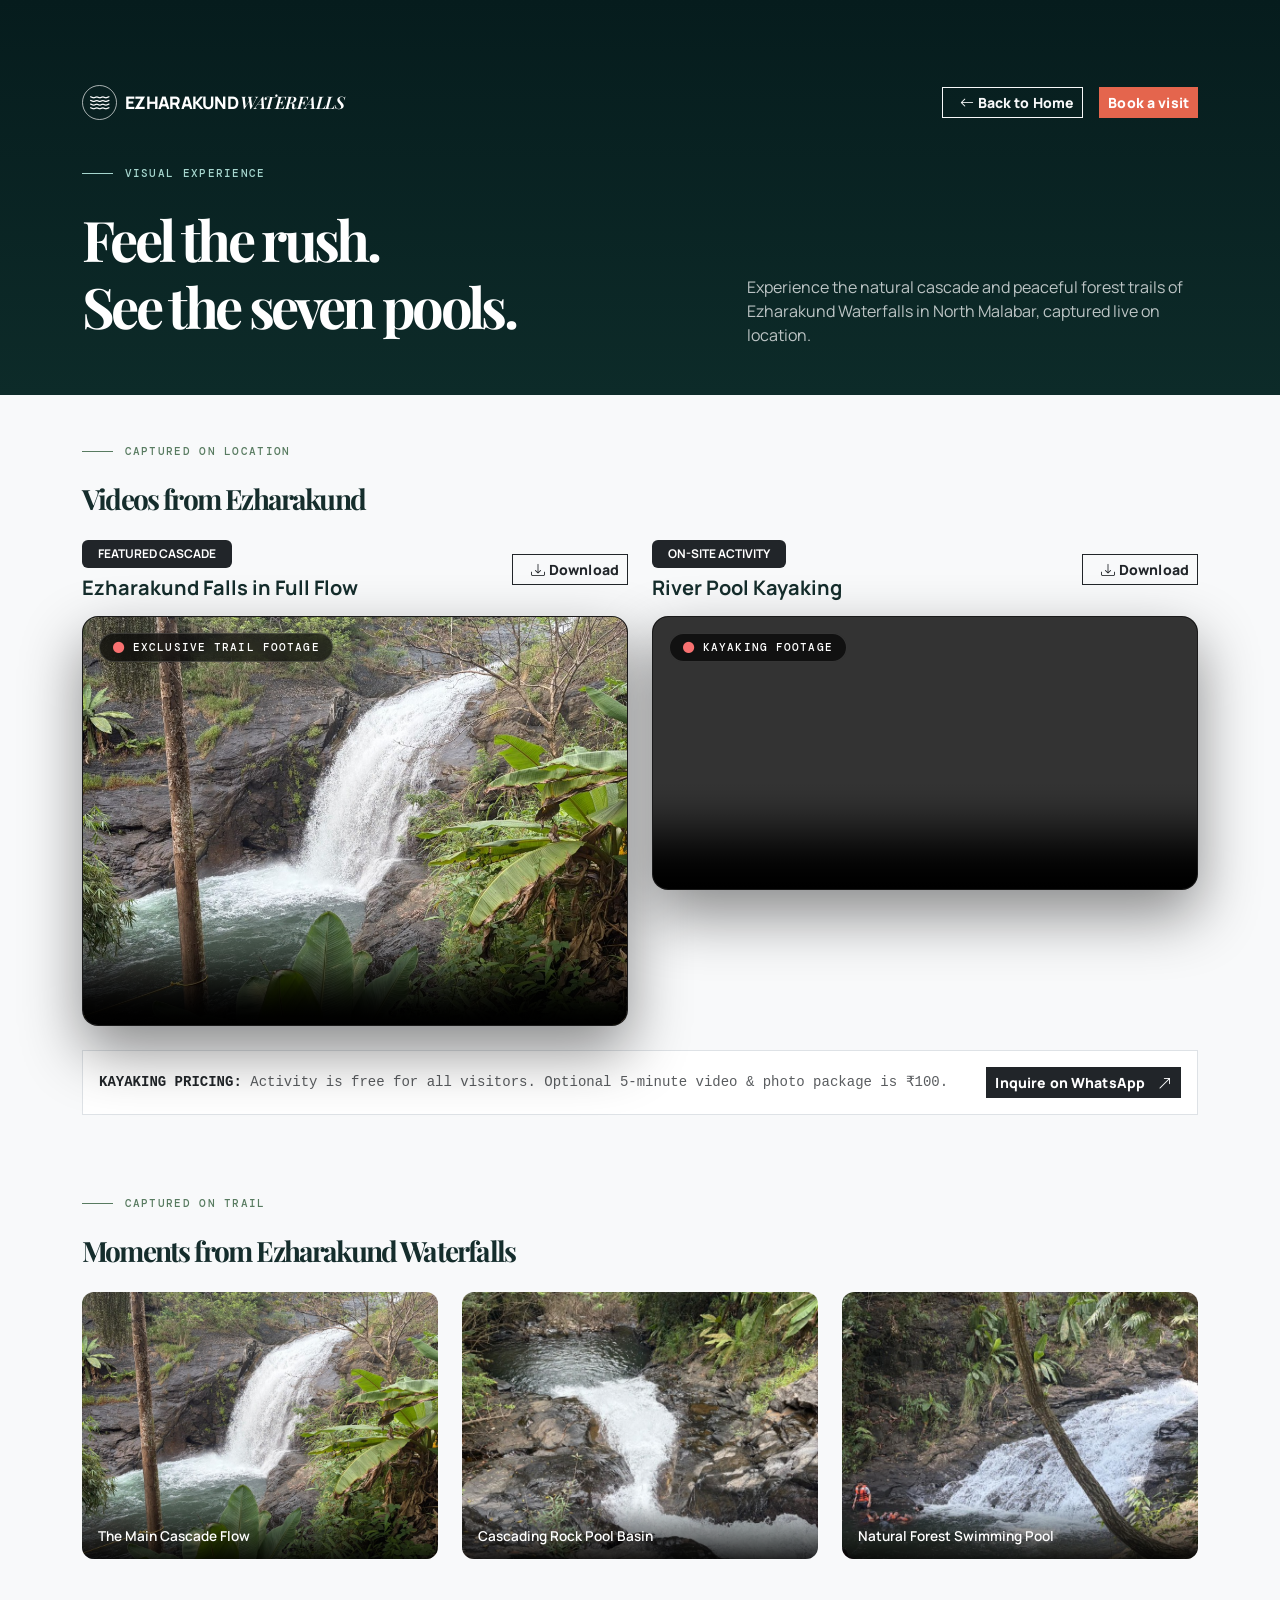
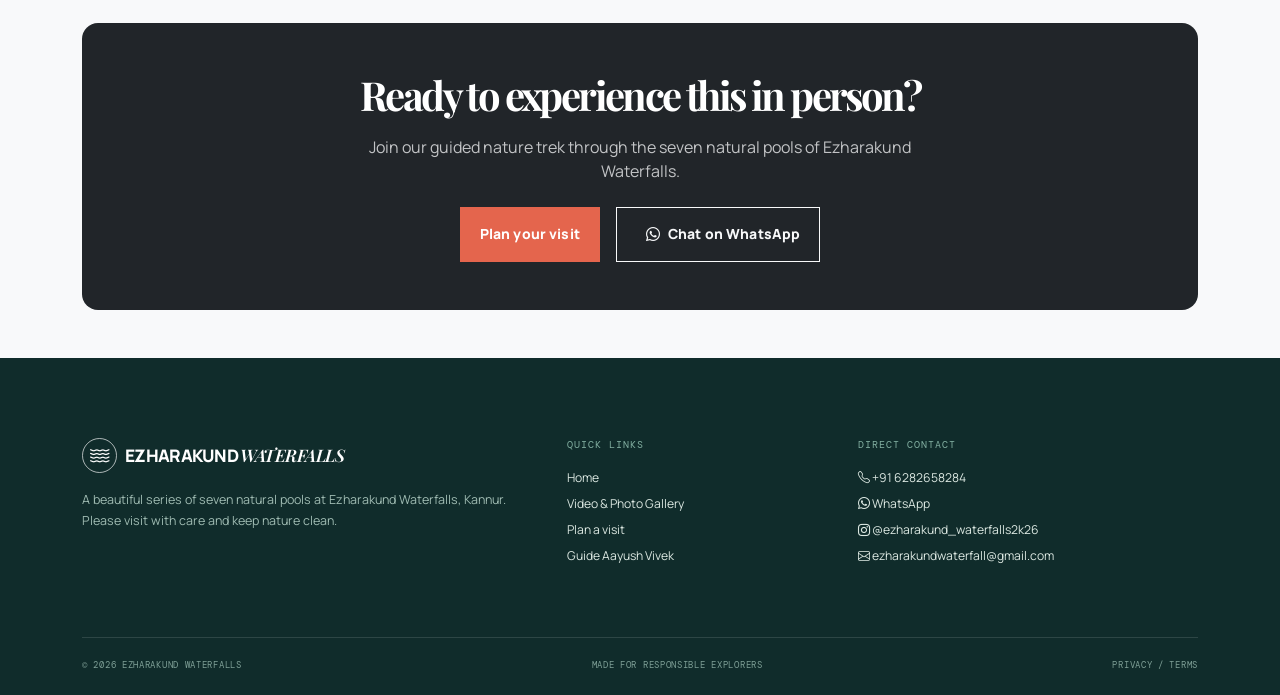
==== gallery/index.html @ 7ba1f7be "Initial commit: full working static replica for GitHub Pages" ====
<!doctype html>
<html lang="en">
  <head>
    <meta charset="utf-8">
    <meta name="viewport" content="width=device-width, initial-scale=1">
    <meta name="description" content="Watch authentic videos and explore photos of Ezharakund Waterfalls, Kannur, Kerala.">
    <title>Gallery & Video Tour | Ezharakund Waterfalls</title>
    <link href="https://fonts.googleapis.com/css2?family=DM+Mono:wght@400;500&family=Manrope:wght@400;500;600;700;800&family=Playfair+Display:ital,wght@0,600;0,700;1,600&display=swap" rel="stylesheet">
    <link href="https://cdn.jsdelivr.net/npm/bootstrap@5.3.3/dist/css/bootstrap.min.css" rel="stylesheet">
    <link href="https://cdn.jsdelivr.net/npm/bootstrap-icons@1.11.3/font/bootstrap-icons.min.css" rel="stylesheet">
    <link href="../assets/css/style.css" rel="stylesheet">
    <style>
      .gallery-hero {
        background: linear-gradient(180deg, #061c1d 0%, #0d2b29 100%);
        padding: 5rem 0 3rem;
        color: #fff;
      }
      .video-theater {
        background: #000;
        border-radius: 16px;
        overflow: hidden;
        box-shadow: 0 25px 60px rgba(0,0,0,0.45);
        position: relative;
        border: 1px solid rgba(255,255,255,0.1);
      }
      .video-player {
        width: 100%;
        max-height: 720px;
        display: block;
        background: #000;
        outline: none;
      }
      .video-badge {
        position: absolute;
        top: 1rem;
        left: 1rem;
        background: rgba(0,0,0,0.65);
        backdrop-filter: blur(8px);
        color: #fff;
        font: 500 0.7rem 'DM Mono', monospace;
        letter-spacing: 0.1em;
        padding: 0.4rem 0.8rem;
        border-radius: 50px;
        display: inline-flex;
        align-items: center;
        gap: 0.5rem;
        z-index: 10;
        border: 1px solid rgba(255,255,255,0.15);
      }
      .video-badge i { color: #f87171; animation: pulse 1.8s infinite; }
      @keyframes pulse { 0%, 100% { opacity: 1; } 50% { opacity: 0.4; } }
      .photo-card {
        border-radius: 12px;
        overflow: hidden;
        position: relative;
        aspect-ratio: 4/3;
        background: #0a1f20;
      }
      .photo-card img {
        width: 100%;
        height: 100%;
        object-fit: cover;
        transition: transform 0.4s ease;
      }
      .photo-card:hover img {
        transform: scale(1.05);
      }
      .photo-card figcaption {
        position: absolute;
        inset: auto 0 0 0;
        padding: 1.5rem 1rem 0.8rem;
        background: linear-gradient(180deg, transparent, rgba(0,0,0,0.85));
        color: #fff;
        font-size: 0.85rem;
        font-weight: 600;
      }
    </style>
  </head>
  <body>
    <header class="gallery-hero">
      <div class="container">
        <nav class="navbar navbar-expand-lg navbar-dark p-0 mb-4">
          <a class="navbar-brand d-flex align-items-center gap-2" href="../" aria-label="Ezharakund Waterfalls home">
            <span class="brand-mark"><i class="bi bi-water"></i></span>
            <span>EZHARAKUND <em>WATERFALLS</em></span>
          </a>
          <div class="ms-auto d-flex align-items-center gap-3">
            <a href="../" class="btn btn-outline-light btn-sm"><i class="bi bi-arrow-left"></i> Back to Home</a>
            <a href="../#book" class="btn btn-coral btn-sm">Book a visit</a>
          </div>
        </nav>
        <div class="row align-items-end g-4 pt-3">
          <div class="col-lg-7">
            <p class="eyebrow light"><span></span> Visual Experience</p>
            <h1 class="display-4 fw-bold">Feel the rush.<br>See the seven pools.</h1>
          </div>
          <div class="col-lg-5">
            <p class="text-light opacity-75 mb-0">Experience the natural cascade and peaceful forest trails of Ezharakund Waterfalls in North Malabar, captured live on location.</p>
          </div>
        </div>
      </div>
    </header>

    <main class="py-5 bg-light">
      <div class="container">
        <!-- Video Archive Section -->
        <div class="mb-5 pb-2">
          <div class="d-flex justify-content-between align-items-end mb-4">
            <div>
              <p class="eyebrow"><span></span> Captured on location</p>
              <h2 class="h3 fw-bold mb-0">Videos from Ezharakund</h2>
            </div>
          </div>
          <div class="row g-4">
            <!-- Video 1: Waterfall -->
            <div class="col-lg-6">
              <div class="mb-3 d-flex justify-content-between align-items-center">
                <div>
                  <span class="badge bg-dark text-uppercase px-3 py-2 mb-2">Featured Cascade</span>
                  <h3 class="h5 fw-bold mb-0">Ezharakund Falls in Full Flow</h3>
                </div>
                <a href="../assets/videos/ezharakund-falls.mp4" download class="btn btn-outline-dark btn-sm d-none d-md-inline-flex align-items-center gap-1" style="border-radius: 0;">
                  <i class="bi bi-download"></i> Download
                </a>
              </div>
              <div class="video-theater">
                <div class="video-badge">
                  <i class="bi bi-circle-fill"></i> EXCLUSIVE TRAIL FOOTAGE
                </div>
                <video class="video-player" controls preload="metadata" poster="../assets/images/ezharakund-hero.jpg">
                  <source src="../assets/videos/ezharakund-falls.mp4" type="video/mp4">
                  Your browser does not support the video tag.
                </video>
              </div>
            </div>

            <!-- Video 2: Kayaking -->
            <div class="col-lg-6">
              <div class="mb-3 d-flex justify-content-between align-items-center">
                <div>
                  <span class="badge bg-dark text-uppercase px-3 py-2 mb-2">On-Site Activity</span>
                  <h3 class="h5 fw-bold mb-0">River Pool Kayaking</h3>
                </div>
                <a href="../assets/videos/kayaking.mp4" download class="btn btn-outline-dark btn-sm d-none d-md-inline-flex align-items-center gap-1" style="border-radius: 0;">
                  <i class="bi bi-download"></i> Download
                </a>
              </div>
              <div class="video-theater">
                <div class="video-badge">
                  <i class="bi bi-circle-fill"></i> KAYAKING FOOTAGE
                </div>
                <video class="video-player" controls preload="metadata">
                  <source src="../assets/videos/kayaking.mp4" type="video/mp4">
                  Your browser does not support the video tag.
                </video>
              </div>
            </div>
          </div>

          <div class="mt-4 p-3 bg-white border d-flex flex-wrap justify-content-between align-items-center gap-2">
            <div class="small text-muted font-monospace"><strong class="text-dark">KAYAKING PRICING:</strong> Activity is free for all visitors. Optional 5-minute video &amp; photo package is &#8377;100.</div>
            <a href="https://wa.me/916282658284?text=Hello%2C%20I%20would%20like%20to%20know%20more%20about%20visiting%20Ezharakund%20Waterfalls%20and%20Kayaking" target="_blank" rel="noopener" class="btn btn-sm btn-dark" style="border-radius: 0;">
              Inquire on WhatsApp <i class="bi bi-arrow-up-right"></i>
            </a>
          </div>
        </div>

        <!-- Photo Gallery Grid -->
        <div class="pt-4">
          <div class="mb-4">
            <p class="eyebrow"><span></span> Captured on Trail</p>
            <h2 class="h3 fw-bold">Moments from Ezharakund Waterfalls</h2>
          </div>
          <div class="row g-4">
            <div class="col-md-4">
              <figure class="photo-card">
                <img src="../assets/images/ezharakund-hero.jpg" alt="Main cascade flow framed by tropical greenery at Ezharakund Waterfalls">
                <figcaption>The Main Cascade Flow</figcaption>
              </figure>
            </div>
            <div class="col-md-4">
              <figure class="photo-card">
                <img src="../assets/images/gallery-rock-basin.jpg" alt="Waterfall rushing down into the rocky pool basin">
                <figcaption>Cascading Rock Pool Basin</figcaption>
              </figure>
            </div>
            <div class="col-md-4">
              <figure class="photo-card">
                <img src="../assets/images/gallery-natural-pool.jpg" alt="Visitors swimming safely in the natural forest pool with life jackets">
                <figcaption>Natural Forest Swimming Pool</figcaption>
              </figure>
            </div>
          </div>
        </div>

        <!-- Call to Action Banner -->
        <div class="bg-dark text-white p-5 rounded-4 mt-5 text-center position-relative overflow-hidden">
          <h2 class="display-6 fw-bold mb-3">Ready to experience this in person?</h2>
          <p class="text-light opacity-75 mb-4 mx-auto" style="max-width: 550px;">Join our guided nature trek through the seven natural pools of Ezharakund Waterfalls.</p>
          <div class="d-flex flex-wrap gap-3 justify-content-center">
            <a href="../#book" class="btn btn-coral btn-lg">Plan your visit</a>
            <a href="https://wa.me/916282658284?text=Hello%2C%20I%20would%20like%20to%20know%20more%20about%20visiting%20Ezharakund%20Waterfalls" target="_blank" rel="noopener" class="btn btn-outline-light btn-lg d-inline-flex align-items-center gap-2">
              <i class="bi bi-whatsapp"></i> Chat on WhatsApp
            </a>
          </div>
        </div>
      </div>
    </main>

    <footer class="footer">
      <div class="container">
        <div class="row g-5">
          <div class="col-lg-5">
            <a class="navbar-brand d-flex align-items-center gap-2 mb-3" href="../">
              <span class="brand-mark"><i class="bi bi-water"></i></span>
              <span>EZHARAKUND <em>WATERFALLS</em></span>
            </a>
            <p>A beautiful series of seven natural pools at Ezharakund Waterfalls, Kannur.<br>Please visit with care and keep nature clean.</p>
          </div>
          <div class="col-6 col-lg-3">
            <h4>Quick Links</h4>
            <a href="../">Home</a>
            <a href="./">Video & Photo Gallery</a>
            <a href="../#book">Plan a visit</a>
            <a href="../#guides">Guide Aayush Vivek</a>
          </div>
          <div class="col-6 col-lg-4">
            <h4>Direct Contact</h4>
            <a href="tel:+916282658284"><i class="bi bi-telephone"></i> +91 6282658284</a>
            <a href="https://wa.me/916282658284" target="_blank" rel="noopener"><i class="bi bi-whatsapp"></i> WhatsApp</a>
            <a href="https://instagram.com/ezharakund_waterfalls2k26" target="_blank" rel="noopener"><i class="bi bi-instagram"></i> @ezharakund_waterfalls2k26</a>
            <a href="mailto:ezharakundwaterfall@gmail.com"><i class="bi bi-envelope"></i> ezharakundwaterfall@gmail.com</a>
          </div>
        </div>
        <div class="footer-bottom">
          <span>© 2026 EZHARAKUND WATERFALLS</span>
          <span>MADE FOR RESPONSIBLE EXPLORERS</span>
          <span>PRIVACY / TERMS</span>
        </div>
      </div>
    </footer>
  </body>
</html>
---- assets/css/style.css ----
:root { --ink:#152d2c; --paper:#f4f0e7; --pine:#183c3a; --moss:#587b60; --coral:#e4654d; --sand:#e2d7c4; --sky:#a4d3d2; --line:rgba(21,45,44,.14); }
* { box-sizing:border-box; }
html { scroll-behavior:smooth; }
body { margin:0; color:var(--ink); background:var(--paper); font-family:Manrope, sans-serif; overflow-x:hidden; }
a { color:inherit; text-decoration:none; }
.section-pad { padding:7.5rem 0; }
.hero { min-height:790px; height:100vh; position:relative; color:#fff; background:linear-gradient(90deg,rgba(5,26,29,.84) 0%,rgba(8,39,39,.46) 53%,rgba(5,27,31,.2) 100%), url('../images/ezharakund-hero.jpg') center/cover; overflow:hidden; }
.hero:after { content:""; position:absolute; inset:auto 0 0; height:35%; background:linear-gradient(transparent,rgba(4,22,24,.72)); pointer-events:none; }
.kasavu-line { position:absolute; z-index:4; left:0; right:0; bottom:0; height:10px; background:repeating-linear-gradient(90deg,#d8ab48 0 28px,#f7edd5 28px 38px,#c88a24 38px 42px,#f7edd5 42px 52px); }
.navbar { position:relative; z-index:1030; } .hero-content, .hero-bottom { position:relative; z-index:2; }
.navbar-brand { letter-spacing:-.04em; font-size:1.08rem; font-weight:800; color:#fff; }
.navbar-brand em { font-family:"Playfair Display",serif; font-weight:600; letter-spacing:-.03em; }
.brand-mark { height:35px; width:35px; display:grid; place-items:center; border:1px solid rgba(255,255,255,.65); border-radius:50%; font-size:1.22rem; }
.nav-link { color:rgba(255,255,255,.84)!important; font-size:.78rem; font-weight:700; }
.nav-link:hover { color:#fff!important; }
.nav-map-link { color:#f4d37f!important; }
.nav-ticket { border-radius:0; color:var(--ink); font-size:.76rem; font-weight:800; padding:.73rem 1rem; }
.hero-content { height:calc(100% - 164px); display:flex; align-items:center; padding-bottom:6.6rem; }
.eyebrow { color:var(--moss); font-size:.68rem; font-family:"DM Mono",monospace; font-weight:500; letter-spacing:.12em; text-transform:uppercase; display:flex; align-items:center; gap:.72rem; margin-bottom:1.45rem; }
.eyebrow span { width:31px; border-top:1px solid currentColor; display:inline-block; }
.eyebrow.light { color:#a6d6ce; }
.hero .eyebrow { color:#d1eee6; }
h1,h2,h3,p { margin-top:0; }
h1,h2 { font-family:"Playfair Display",serif; letter-spacing:-.065em; line-height:.91; }
h1 { font-size:clamp(4rem,8.3vw,8rem); font-weight:700; }
h1 i { color:#b8ddd3; font-weight:600; }
h2 { font-size:clamp(3rem,5vw,5.3rem); font-weight:700; }
.hero-copy { max-width:440px; color:rgba(255,255,255,.86); font-size:.97rem; line-height:1.7; margin:1.7rem 0 0; }
.btn { border-radius:0; font-weight:800; letter-spacing:.01em; }
.btn-lg { font-size:.87rem; padding:1rem 1.2rem; }
.btn-coral { background:var(--coral); border-color:var(--coral); color:#fff; }
.btn-coral:hover { background:#c84e3d; border-color:#c84e3d; color:#fff; }
.btn i { margin-left:.6rem; }
.hero-play { display:flex; align-items:center; gap:.7rem; color:#fff; font-size:.68rem; font-weight:700; line-height:1.3; text-transform:uppercase; letter-spacing:.08em; }
.hero-play i { width:40px; height:40px; display:grid; place-items:center; border:1px solid rgba(255,255,255,.6); border-radius:50%; font-size:.82rem; }
.hero-fact { width:max-content; display:flex; align-items:center; gap:1.1rem; padding:1.1rem 1.25rem; background:rgba(255,255,255,.12); border:1px solid rgba(255,255,255,.2); backdrop-filter:blur(8px); }
.fact-number { font-family:"Playfair Display",serif; font-size:3rem; line-height:1; font-weight:700; }.fact-number span{font-family:Manrope,sans-serif;font-size:.9rem}.hero-fact strong { font-size:.75rem; }.hero-fact small { color:rgba(255,255,255,.72); font-size:.68rem; }
.hero-bottom { z-index:3; display:flex; align-items:center; gap:.8rem; bottom:3.2rem; font: .61rem "DM Mono",monospace; letter-spacing:.08em; }.hero-bottom b{display:inline-block;width:49px;border-top:1px solid #fff;vertical-align:middle;margin:0 .6rem}
.intro { overflow:hidden; }.lead-copy { font-size:1.02rem; line-height:1.75; color:#526360; }.text-link { border-bottom:1px solid var(--ink); padding-bottom:.35rem; font-size:.78rem; font-weight:800; }.text-link i { margin-left:1.2rem; }
.experience-card { min-height:460px; display:flex; flex-direction:column; justify-content:space-between; color:#fff; padding:1.5rem; background-position:center; background-size:cover; position:relative; isolation:isolate; overflow:hidden; }.experience-card:before { content:""; position:absolute; inset:0; background:linear-gradient(180deg,rgba(7,24,24,.22),rgba(7,24,24,.12) 30%,rgba(7,24,24,.86)); z-index:-1; }.sunrise-card{background-image:url('https://images.unsplash.com/photo-1511497584788-876760111969?auto=format&fit=crop&w=900&q=85')}.monsoon-card{background-image:url('https://images.unsplash.com/photo-1441974231531-c6227db76b6e?auto=format&fit=crop&w=900&q=85')}.pool-card{background-image:url('https://images.unsplash.com/photo-1483347756197-71ef80e95f73?auto=format&fit=crop&w=900&q=85')}.card-top{display:flex;justify-content:space-between;align-items:center;font:.61rem "DM Mono",monospace;letter-spacing:.09em}.card-top i{width:31px;height:31px;border:1px solid rgba(255,255,255,.7);border-radius:50%;display:grid;place-items:center;font-size:.75rem}.experience-card p{font-size:.73rem;margin-bottom:.5rem}.experience-card h3{font:600 2.45rem/.95 "Playfair Display",serif;letter-spacing:-.05em;margin-bottom:1.1rem}.experience-meta{font:.58rem "DM Mono",monospace;letter-spacing:.09em;color:rgba(255,255,255,.72)}
.quote-band { color:#fff; background:var(--coral); padding:6.2rem 0; }.quote-mark { display:block; font:6rem/.55 "Playfair Display",serif; color:#ffd4b9; }.quote-band p { font:600 clamp(2.1rem,4vw,4.35rem)/1.05 "Playfair Display",serif; max-width:990px; margin:1.3rem auto 2.1rem; letter-spacing:-.05em; }.small-caps { font:.62rem "DM Mono",monospace; letter-spacing:.15em; }
.kerala-touch { position:relative; padding:5.4rem 0; background:#f8f0df; overflow:hidden; }.kerala-touch:before,.kerala-touch:after { content:""; position:absolute; width:190px; height:190px; border:1px solid rgba(179,125,33,.2); border-radius:50%; background:repeating-radial-gradient(circle,transparent 0 16px,rgba(179,125,33,.13) 17px 18px); }.kerala-touch:before { top:-105px; left:-65px; }.kerala-touch:after { right:-70px; bottom:-100px; }.kerala-touch .container{position:relative;z-index:1}.malayalam{font:600 clamp(2.8rem,5vw,4.6rem)/1.1 "Noto Serif Malayalam",serif;color:#a66e17;margin:0 0 1rem}.kerala-touch h2{font-size:clamp(2.8rem,4vw,4.4rem);margin-bottom:1rem}.kerala-touch p:not(.malayalam):not(.eyebrow){color:#5a5b46;font-size:.95rem;line-height:1.7;max-width:410px}.culture-notes{border-left:2px solid #c18c34;padding-left:1.25rem;display:grid;gap:1.25rem}.culture-notes>div{display:flex;gap:.85rem;align-items:flex-start}.culture-notes i{color:#ae791e;font-size:1.3rem}.culture-notes strong{display:block;font-size:.75rem;text-transform:uppercase;letter-spacing:.08em}.culture-notes small{color:#6b705d;font-size:.72rem;line-height:1.4;display:block;margin-top:.22rem}
.map-section{background:#f4f0e7}.map-section h2{font-size:clamp(3rem,4.8vw,5rem)}.map-actions{display:flex;align-items:center;gap:1.4rem;flex-wrap:wrap;margin:2rem 0}.map-text-link{font-size:.72rem;font-weight:800;border-bottom:1px solid var(--ink);padding-bottom:.25rem}.map-note{font-size:.72rem;color:#61716a;margin:0}.map-note i{color:var(--coral);margin-right:.35rem}.route-map{margin:0;border:8px solid #fff;background:#fbfaf5;box-shadow:16px 18px 0 rgba(32,63,54,.13);overflow:hidden}.route-map-illustration img{display:block;width:100%;height:auto;max-height:590px;object-fit:contain;background:#fbfaf5}.route-map figcaption{padding:.7rem 1rem;background:#173b39;color:#fff;font:.61rem "DM Mono",monospace;letter-spacing:.09em;text-transform:uppercase;text-align:center}
.gallery-section { background:#183c3a; color:#fff; }.gallery-section h2{color:#f7f4e9}.gallery-filters{display:flex;gap:1rem;flex-wrap:wrap}.gallery-filters button{background:transparent;border:0;color:rgba(255,255,255,.62);padding:0;border-bottom:1px solid transparent;font:.68rem Manrope,sans-serif;font-weight:700}.gallery-filters button.active,.gallery-filters button:hover{color:#fff;border-color:#fff}.gallery-grid { display:grid; grid-template-columns:1.5fr .8fr 1fr; grid-template-rows:290px 210px; gap:1.15rem; }.gallery-item{position:relative;overflow:hidden;margin:0;background:#285652}.gallery-item.large{grid-row:span 2}.gallery-item.tall{grid-row:span 2}.gallery-item img{height:100%;width:100%;object-fit:cover;transition:transform .6s ease}.gallery-item:hover img{transform:scale(1.05)}.gallery-item figcaption{position:absolute;bottom:0;left:0;right:0;padding:1.2rem;background:linear-gradient(transparent,rgba(0,0,0,.65));font:600 1.2rem "Playfair Display",serif;opacity:0;transform:translateY(7px);transition:.25s}.gallery-item:hover figcaption{opacity:1;transform:none}.gallery-item figcaption span{float:right;font:.61rem "DM Mono",monospace}
.booking-section{background:#dce9df}.booking-panel{background:#f8f6ee;padding:clamp(2rem,5vw,5.4rem);box-shadow:18px 20px 0 rgba(25,60,56,.12)}.booking-panel h2{font-size:clamp(2.8rem,4.6vw,4.8rem)}.booking-note{display:flex;gap:.7rem;align-items:center;color:#527267;font-size:.72rem;font-weight:700}.booking-note i{font-size:1.25rem}.ticket-form{padding:1.75rem;background:#e9e4d8}.ticket-form label{font-size:.65rem;font-weight:800;letter-spacing:.08em;text-transform:uppercase;margin-bottom:.45rem}.form-control,.form-select{min-height:48px;border-radius:0;border:1px solid #c9c3b6;background:#f9f7f1;font-size:.8rem;box-shadow:none}.form-control:focus,.form-select:focus{border-color:var(--moss);box-shadow:0 0 0 .2rem rgba(88,123,96,.15)}.total-label{font-size:.78rem;font-weight:700}.total-label strong{display:block;font:700 1.85rem "Playfair Display",serif;color:var(--coral)}
.guides-section{background:var(--paper)}.guide-card{background:#e1d5bf}.guide-card img{width:100%;height:345px;object-fit:cover;filter:saturate(.76)}.guide-shift{transform:translateY(3rem)}.guide-card-body{padding:1.4rem 1.4rem 1.65rem}.guide-card-body span{font:.59rem "DM Mono",monospace;letter-spacing:.1em;color:#61736d}.guide-card h3{font:700 1.75rem "Playfair Display",serif;margin:.55rem 0 .7rem;letter-spacing:-.04em}.guide-card p{font-size:.76rem;line-height:1.65;margin:0;color:#4d5f5a}
.shop-section{background:#193b39;color:#fff}.shop-section h2{color:#f6f1e6}.cart-button{background:transparent;border:1px solid rgba(255,255,255,.45);color:#fff;padding:.8rem 1rem;font-size:.72rem;font-weight:700}.cart-button b{background:var(--coral);border-radius:50%;padding:.15rem .4rem;margin-left:.5rem;font-size:.65rem}.product-card{background:#f4f0e7;color:var(--ink);padding:1rem}.product-image{height:250px;position:relative;background-size:cover;background-position:center}.product-image span{position:absolute;top:.65rem;left:.65rem;background:#f8f5ee;padding:.35rem .48rem;font:.52rem "DM Mono",monospace;letter-spacing:.08em}.product-one{background-image:url('https://images.unsplash.com/photo-1553062407-98eeb64c6a62?auto=format&fit=crop&w=700&q=85')}.product-two{background-image:url('https://images.unsplash.com/photo-1602143407151-7111542de6e8?auto=format&fit=crop&w=700&q=85')}.product-three{background-image:url('https://images.unsplash.com/photo-1544947950-fa07a98d237f?auto=format&fit=crop&w=700&q=85')}.product-info{display:flex;justify-content:space-between;gap:1rem;padding:1.15rem 0 .8rem}.product-info h3{font:700 1.22rem "Playfair Display",serif;margin:0 0 .28rem;letter-spacing:-.03em}.product-info p{color:#63736c;font-size:.65rem;margin:0}.product-info strong{font-size:.78rem;white-space:nowrap}.add-cart{display:flex;justify-content:space-between;align-items:center;width:100%;padding:.85rem 0 .2rem;border:0;border-top:1px solid #ccc3b2;background:transparent;font-size:.69rem;font-weight:800;text-align:left}.add-cart i{font-size:.9rem}
.visit-section{height:560px;position:relative;color:#fff;background:url('https://images.unsplash.com/photo-1464278533981-50106e6176b1?auto=format&fit=crop&w=1900&q=85') center/cover}.visit-overlay{position:absolute;inset:0;background:linear-gradient(90deg,rgba(5,25,26,.87) 0%,rgba(5,25,26,.48) 50%,rgba(5,25,26,.1))}.visit-card{max-width:600px}.visit-card h2{font-size:clamp(3rem,5vw,5.5rem);color:#fff}.visit-card>p:not(.eyebrow){font-size:.92rem;line-height:1.7;color:#d5e3dd;margin:1.8rem 0}.footer{padding:5rem 0 1.5rem;background:#102c2b;color:#e9eee9}.footer .navbar-brand{display:inline-flex}.footer p{color:#9fbbb2;font-size:.78rem;line-height:1.7}.footer h4{font:.63rem "DM Mono",monospace;letter-spacing:.1em;text-transform:uppercase;color:#82afa1;margin-bottom:1.1rem}.footer a:not(.navbar-brand){display:block;font-size:.76rem;color:#dce8e2;margin:.5rem 0}.newsletter{display:flex;border-bottom:1px solid rgba(255,255,255,.35)}.newsletter input{flex:1;min-width:0;border:0;background:transparent;color:#fff;padding:.6rem 0;font-size:.76rem;outline:none}.newsletter input::placeholder{color:#9fbbb2}.newsletter button{border:0;background:transparent;color:#fff}.footer-bottom{border-top:1px solid rgba(255,255,255,.12);margin-top:4rem;padding-top:1.3rem;display:flex;justify-content:space-between;gap:1rem;font:.55rem "DM Mono",monospace;letter-spacing:.08em;color:#7e9f96}.offcanvas{background:#f6f2e9}.offcanvas-title,h5{font:700 1.8rem "Playfair Display",serif}.cart-item{display:flex;justify-content:space-between;padding:1rem 0;border-bottom:1px solid var(--line);font-size:.82rem}.cart-item p{margin:.25rem 0 0;color:#63736c;font-size:.7rem}.cart-item button{border:0;background:transparent;color:var(--coral);font-size:.7rem;padding:0}.cart-total{border-top:1px solid var(--ink);padding-top:1rem;display:flex;justify-content:space-between;font-size:.9rem}.cart-total strong{font:700 1.4rem "Playfair Display",serif}.toast{background:var(--ink);color:#fff}.toast i{color:#a9dfb4;font-size:1.3rem}.toast .btn-close{filter:invert(1)}
@media (max-width:991px){.hero{min-height:760px}.hero-content{height:auto;padding:7.5rem 0 7rem}.hero-fact{margin-top:0}.guide-shift{transform:none}.guide-card img{height:410px}.footer-bottom{flex-wrap:wrap}.nav-ticket{margin-top:.9rem;display:inline-block}.navbar-collapse{background:rgba(8,35,36,.94);padding:1rem}.navbar-nav{align-items:flex-start!important;gap:.5rem!important}}
@media (max-width:767px){
  html, body { overflow-x:hidden; }
  .container { padding-left:1.25rem!important; padding-right:1.25rem!important; --bs-gutter-x:1.5rem; }
  .row { margin-left:0; margin-right:0; }
  .section-pad { padding:4rem 0; }
  .hero { height:auto; min-height:620px; overflow-x:hidden; }
  .hero-content { padding:5rem 0 4rem; height:auto; }
  .hero-bottom { position:relative; bottom:auto; padding-top:1.5rem; padding-bottom:2rem; }
  h1 { font-size:clamp(2.4rem,9vw,3.6rem); word-break:break-word; }
  h2 { font-size:clamp(2rem,7.5vw,3rem); word-break:break-word; }
  .hero-fact { width:100%; max-width:100%; }
  .booking-panel { padding:1.5rem; box-shadow:none; }
  .route-map { border-width:4px; box-shadow:none; }
  .gallery-grid { grid-template-columns:1fr 1fr; grid-template-rows:220px 160px; }
  .gallery-item.large { grid-row:span 2; }
  .gallery-item.tall { grid-row:span 2; }
  .gallery-item:nth-child(3), .gallery-item:nth-child(4) { display:none; }
  .experience-card { min-height:360px; }
  .quote-band { padding:3.5rem 0; }
  .kerala-touch { padding:3rem 0; }
  .route-map figcaption { font-size:.5rem; padding:.55rem .4rem; }
  .visit-section { height:auto; min-height:480px; padding:4rem 0; }
  .guide-card img { height:320px; }
  .footer { padding:3.5rem 0 1.5rem; }
  .footer-bottom span:last-child { display:none; }
}

/* Booking Closed State */
.booking-closed-wrap { position: relative; }
.booking-closed-overlay { position: absolute; inset: 0; background: rgba(248,246,238,0.65); backdrop-filter: blur(2px); z-index: 10; }
.booking-closed-badge { background: #f8f6ee; border: 2px solid rgba(25,60,56,0.2); border-radius: 0; padding: 2.2rem 2rem; box-shadow: 12px 14px 0 rgba(25,60,56,0.12); color: var(--ink); max-width: 420px; }
.booking-closed-badge i { color: #ae791e; }
.booking-closed-badge h5 { font: 700 1.45rem "Playfair Display", serif; letter-spacing: -.03em; color: var(--ink); }
.booking-closed-badge p { color: #527267; line-height: 1.65; }
.offline-tag { display: inline-block; font: 700 .68rem "DM Mono", monospace; letter-spacing: .08em; background: #e8ded2; color: #7a4f15; padding: .35rem .75rem; border: 1px solid rgba(174,121,30,.25); }

/* Editorial Activity Feature & Kayaking */
.kayak-card { background-image: url('https://images.unsplash.com/photo-1544551763-46a013bb70d5?auto=format&fit=crop&w=900&q=85'); }
.activity-panel { border-top: 1px solid var(--line); }
.activity-ledger { border-top: 1px solid var(--line); margin-top: 1.8rem; }
.ledger-row { display: flex; justify-content: space-between; align-items: center; padding: .95rem 0; border-bottom: 1px solid var(--line); }
.ledger-meta { display: block; font: 500 .58rem "DM Mono", monospace; letter-spacing: .12em; color: #637772; text-transform: uppercase; margin-bottom: .25rem; }
.ledger-title { font-size: .95rem; font-weight: 700; color: var(--ink); margin: 0; }
.ledger-badge { font-family: "DM Mono", monospace; font-size: .78rem; font-weight: 700; letter-spacing: .06em; padding: .32rem .8rem; }
.ledger-badge.free { background: #e6f2eb; color: #1e5a38; border: 1px solid rgba(30, 90, 56, .22); }
.ledger-badge.paid { background: #faede9; color: var(--coral); border: 1px solid rgba(228, 101, 77, .25); }
.editorial-media-frame { margin: 0; border: 8px solid #fff; background: #000; box-shadow: 16px 18px 0 rgba(32, 63, 54, .13); overflow: hidden; }
.editorial-video { display: block; width: 100%; max-height: 440px; background: #000; outline: none; }
.editorial-media-frame figcaption { padding: .75rem 1rem; background: #173b39; color: #fff; font: .61rem "DM Mono", monospace; letter-spacing: .09em; text-transform: uppercase; text-align: center; }
@media (max-width:767px) {
  .editorial-media-frame { border-width: 4px; box-shadow: none; }
  .editorial-media-frame figcaption { font-size: .5rem; padding: .55rem .4rem; }
}
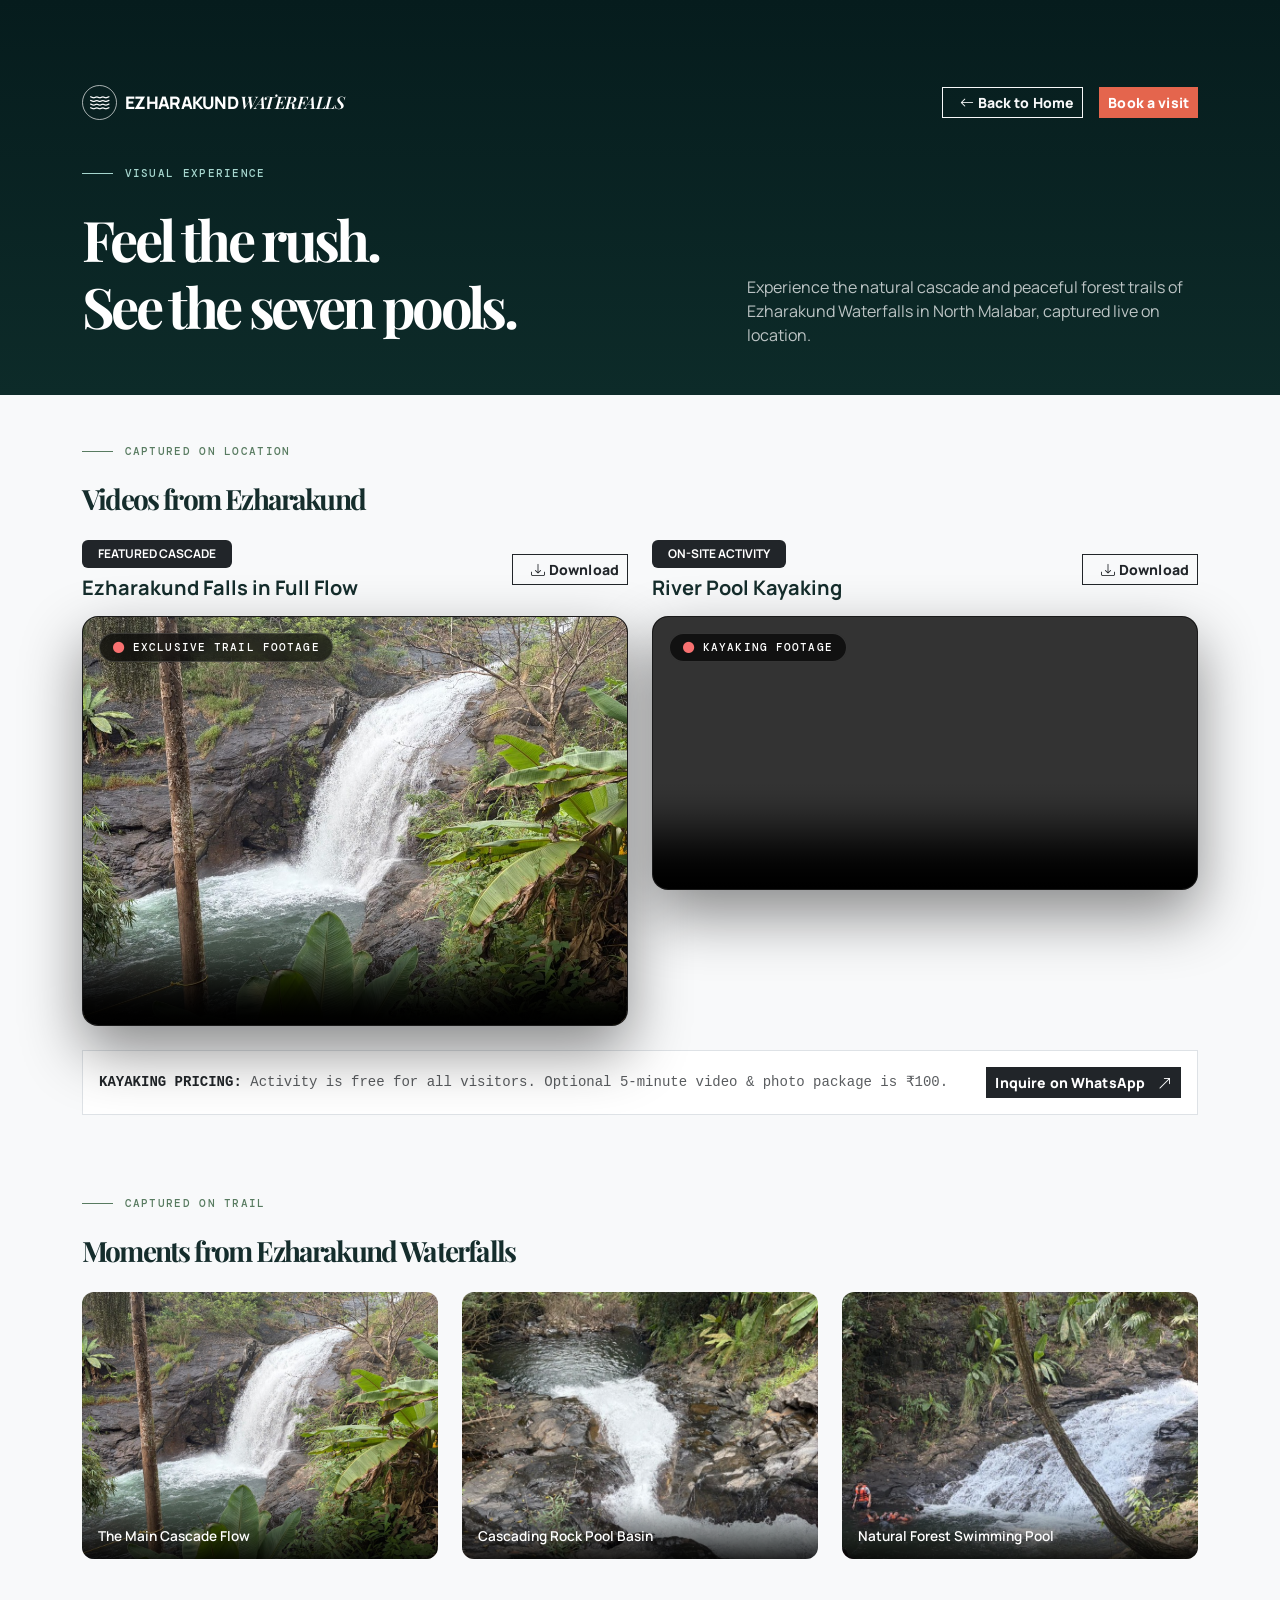
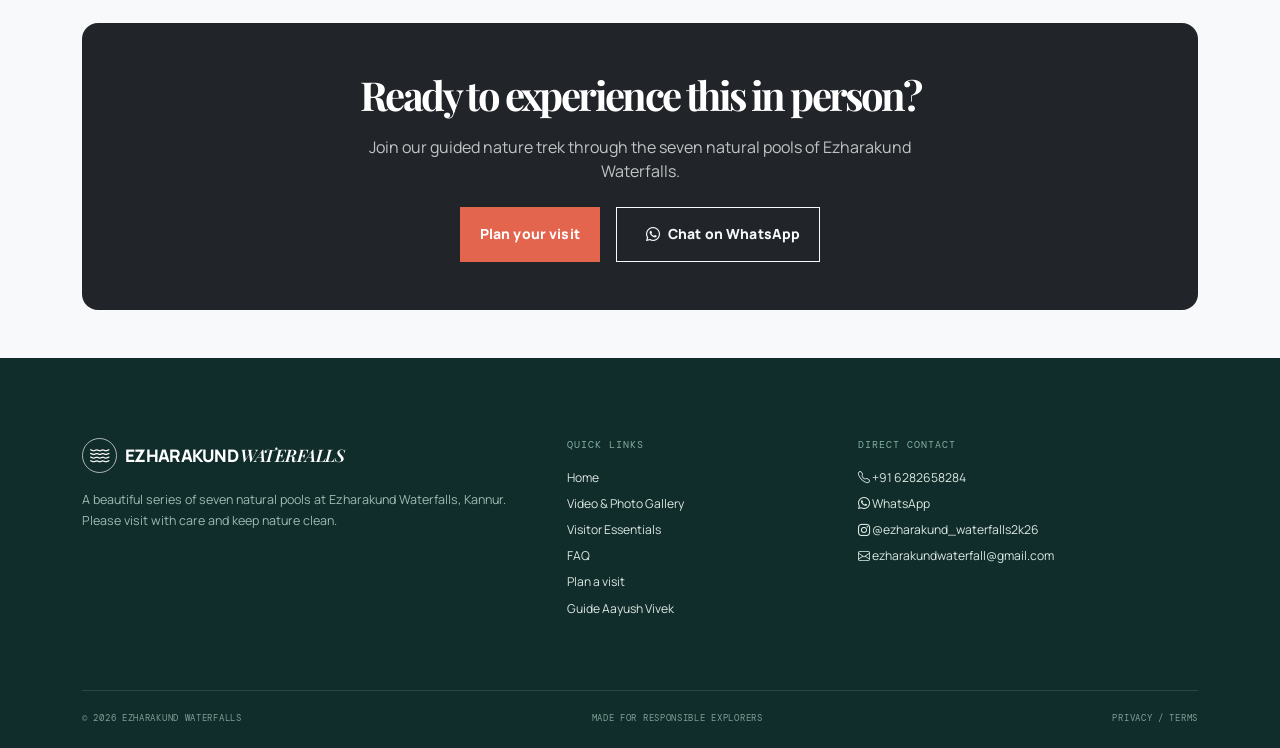
==== commit b9f522d6: "Add responsive multi-size favicons and comprehensive technical & on-page SEO optimization" ====
--- a/gallery/index.html
+++ b/gallery/index.html
@@ -3,8 +3,89 @@
   <head>
     <meta charset="utf-8">
     <meta name="viewport" content="width=device-width, initial-scale=1">
-    <meta name="description" content="Watch authentic videos and explore photos of Ezharakund Waterfalls, Kannur, Kerala.">
-    <title>Gallery & Video Tour | Ezharakund Waterfalls</title>
+    <!-- Primary SEO Meta Tags -->
+    <title>Photo &amp; Video Tour | Ezharakund Waterfalls, Kannur, Kerala</title>
+    <meta name="title" content="Photo &amp; Video Tour | Ezharakund Waterfalls, Kannur, Kerala">
+    <meta name="description" content="Watch authentic trail footage and high-resolution photo gallery of Ezharakund Waterfalls (ഏഴരക്കുണ്ട് വെള്ളച്ചാട്ടം) in Kannur, Kerala. View the 7 cascade pools, main waterfall, and river kayaking.">
+    <meta name="keywords" content="Ezharakund Waterfalls photos, Ezharakund videos, Ezharakund kayaking video, waterfalls in Kannur photos, ഏഴരക്കുണ്ട് വെള്ളച്ചാട്ടം വീഡിയോ, North Malabar waterfalls gallery">
+    <meta name="author" content="Ezharakund Waterfalls">
+    <meta name="robots" content="index, follow, max-image-preview:large, max-snippet:-1, max-video-preview:-1">
+    <link rel="canonical" href="https://ezharakundwaterfalls.in/gallery/">
+
+    <!-- Favicon & Touch Icons -->
+    <link rel="icon" type="image/x-icon" href="../favicon.ico">
+    <link rel="icon" type="image/png" sizes="32x32" href="../assets/images/favicon-32x32.png">
+    <link rel="icon" type="image/png" sizes="16x16" href="../assets/images/favicon-16x16.png">
+    <link rel="apple-touch-icon" sizes="180x180" href="../assets/images/apple-touch-icon.png">
+    <link rel="manifest" href="../site.webmanifest">
+    <meta name="theme-color" content="#183c3a">
+    <meta name="msapplication-TileColor" content="#183c3a">
+
+    <!-- Open Graph / Facebook -->
+    <meta property="og:type" content="website">
+    <meta property="og:site_name" content="Ezharakund Waterfalls">
+    <meta property="og:url" content="https://ezharakundwaterfalls.in/gallery/">
+    <meta property="og:title" content="Photo &amp; Video Tour | Ezharakund Waterfalls, Kannur, Kerala">
+    <meta property="og:description" content="Watch authentic trail video footage and view high-resolution photos of the 7 natural pools and river kayaking at Ezharakund Waterfalls.">
+    <meta property="og:image" content="https://ezharakundwaterfalls.in/assets/images/ezharakund-hero.jpg">
+    <meta property="og:image:secure_url" content="https://ezharakundwaterfalls.in/assets/images/ezharakund-hero.jpg">
+    <meta property="og:image:width" content="1024">
+    <meta property="og:image:height" content="768">
+    <meta property="og:locale" content="en_IN">
+
+    <!-- Twitter Card -->
+    <meta name="twitter:card" content="summary_large_image">
+    <meta name="twitter:title" content="Photo &amp; Video Tour | Ezharakund Waterfalls, Kannur, Kerala">
+    <meta name="twitter:description" content="Watch authentic trail videos and photo gallery of Ezharakund Waterfalls in North Malabar, Kerala.">
+    <meta name="twitter:image" content="https://ezharakundwaterfalls.in/assets/images/ezharakund-hero.jpg">
+
+    <!-- Preconnect for Performance & Core Web Vitals -->
+    <link rel="preconnect" href="https://fonts.googleapis.com">
+    <link rel="preconnect" href="https://fonts.gstatic.com" crossorigin>
+    <link rel="preconnect" href="https://cdn.jsdelivr.net">
+
+    <!-- Structured Data (JSON-LD) -->
+    <script type="application/ld+json">
+    {
+      "@context": "https://schema.org",
+      "@graph": [
+        {
+          "@type": "BreadcrumbList",
+          "@id": "https://ezharakundwaterfalls.in/gallery/#breadcrumb",
+          "itemListElement": [
+            {
+              "@type": "ListItem",
+              "position": 1,
+              "name": "Home",
+              "item": "https://ezharakundwaterfalls.in/"
+            },
+            {
+              "@type": "ListItem",
+              "position": 2,
+              "name": "Gallery & Video",
+              "item": "https://ezharakundwaterfalls.in/gallery/"
+            }
+          ]
+        },
+        {
+          "@type": "VideoObject",
+          "name": "Ezharakund Falls in Full Flow",
+          "description": "Exclusive trail footage showing the roaring main cascade waterfall and lush surrounding greenery at Ezharakund Waterfalls, Kannur, Kerala.",
+          "thumbnailUrl": "https://ezharakundwaterfalls.in/assets/images/ezharakund-hero.jpg",
+          "uploadDate": "2026-11-20",
+          "contentUrl": "https://ezharakundwaterfalls.in/assets/videos/ezharakund-falls.mp4"
+        },
+        {
+          "@type": "VideoObject",
+          "name": "River Pool Kayaking at Ezharakund Waterfalls",
+          "description": "Video of visitors enjoying complimentary river pool kayaking in the serene, shaded natural rock pool basin at Ezharakund Waterfalls.",
+          "thumbnailUrl": "https://ezharakundwaterfalls.in/assets/images/gallery-natural-pool.jpg",
+          "uploadDate": "2026-11-20",
+          "contentUrl": "https://ezharakundwaterfalls.in/assets/videos/kayaking.mp4"
+        }
+      ]
+    }
+    </script>
     <link href="https://fonts.googleapis.com/css2?family=DM+Mono:wght@400;500&family=Manrope:wght@400;500;600;700;800&family=Playfair+Display:ital,wght@0,600;0,700;1,600&display=swap" rel="stylesheet">
     <link href="https://cdn.jsdelivr.net/npm/bootstrap@5.3.3/dist/css/bootstrap.min.css" rel="stylesheet">
     <link href="https://cdn.jsdelivr.net/npm/bootstrap-icons@1.11.3/font/bootstrap-icons.min.css" rel="stylesheet">
@@ -174,19 +255,19 @@
           <div class="row g-4">
             <div class="col-md-4">
               <figure class="photo-card">
-                <img src="../assets/images/ezharakund-hero.jpg" alt="Main cascade flow framed by tropical greenery at Ezharakund Waterfalls">
+                <img src="../assets/images/ezharakund-hero.jpg" alt="Main cascade flow framed by tropical greenery at Ezharakund Waterfalls, Kannur, Kerala" loading="lazy" width="1024" height="768">
                 <figcaption>The Main Cascade Flow</figcaption>
               </figure>
             </div>
             <div class="col-md-4">
               <figure class="photo-card">
-                <img src="../assets/images/gallery-rock-basin.jpg" alt="Waterfall rushing down into the rocky pool basin">
+                <img src="../assets/images/gallery-rock-basin.jpg" alt="Waterfall rushing down into the rocky pool basin at Ezharakund Waterfalls, Kannur" loading="lazy" width="768" height="1024">
                 <figcaption>Cascading Rock Pool Basin</figcaption>
               </figure>
             </div>
             <div class="col-md-4">
               <figure class="photo-card">
-                <img src="../assets/images/gallery-natural-pool.jpg" alt="Visitors swimming safely in the natural forest pool with life jackets">
+                <img src="../assets/images/gallery-natural-pool.jpg" alt="Visitors swimming safely in the natural forest pool with life jackets at Ezharakund Waterfalls, Kannur" loading="lazy" width="768" height="1024">
                 <figcaption>Natural Forest Swimming Pool</figcaption>
               </figure>
             </div>
@@ -221,6 +302,8 @@
             <h4>Quick Links</h4>
             <a href="../">Home</a>
             <a href="./">Video & Photo Gallery</a>
+            <a href="../#essentials">Visitor Essentials</a>
+            <a href="../#faq">FAQ</a>
             <a href="../#book">Plan a visit</a>
             <a href="../#guides">Guide Aayush Vivek</a>
           </div>
--- a/assets/css/style.css
+++ b/assets/css/style.css
@@ -100,3 +100,20 @@
   .editorial-media-frame { border-width: 4px; box-shadow: none; }
   .editorial-media-frame figcaption { font-size: .5rem; padding: .55rem .4rem; }
 }
+
+/* Visitor Essentials & Facts Grid */
+.essentials-grid { display: grid; grid-template-columns: repeat(auto-fit, minmax(220px, 1fr)); gap: 1.25rem; }
+.essential-item { background: #fff; padding: 1.5rem; border: 1px solid var(--line); border-left: 4px solid var(--moss); }
+.essential-item i { font-size: 1.4rem; color: var(--coral); margin-bottom: .6rem; display: block; }
+.essential-item h4 { font: 700 .75rem "DM Mono", monospace; letter-spacing: .08em; text-transform: uppercase; margin-bottom: .4rem; color: #4b615c; }
+.essential-item p { margin: 0; font-size: .95rem; font-weight: 700; color: var(--ink); line-height: 1.4; }
+.essential-item small { display: block; font-size: .75rem; color: #697d77; margin-top: .3rem; font-weight: 500; }
+
+/* FAQ Accordion */
+.faq-section { background: #fdfbf7; }
+.faq-accordion .accordion-item { border: 1px solid var(--line); background: #fff; margin-bottom: 1rem; border-radius: 0 !important; }
+.faq-accordion .accordion-button { font-family: "Manrope", sans-serif; font-size: 1.02rem; font-weight: 700; color: var(--ink); background: #fff; padding: 1.25rem 1.5rem; border-radius: 0 !important; box-shadow: none; }
+.faq-accordion .accordion-button:not(.collapsed) { background: #f6f3eb; color: var(--coral); }
+.faq-accordion .accordion-button::after { filter: grayscale(1); }
+.faq-accordion .accordion-body { font-size: .92rem; line-height: 1.7; color: #4f615b; padding: 1rem 1.5rem 1.4rem; border-top: 1px solid var(--line); }
+
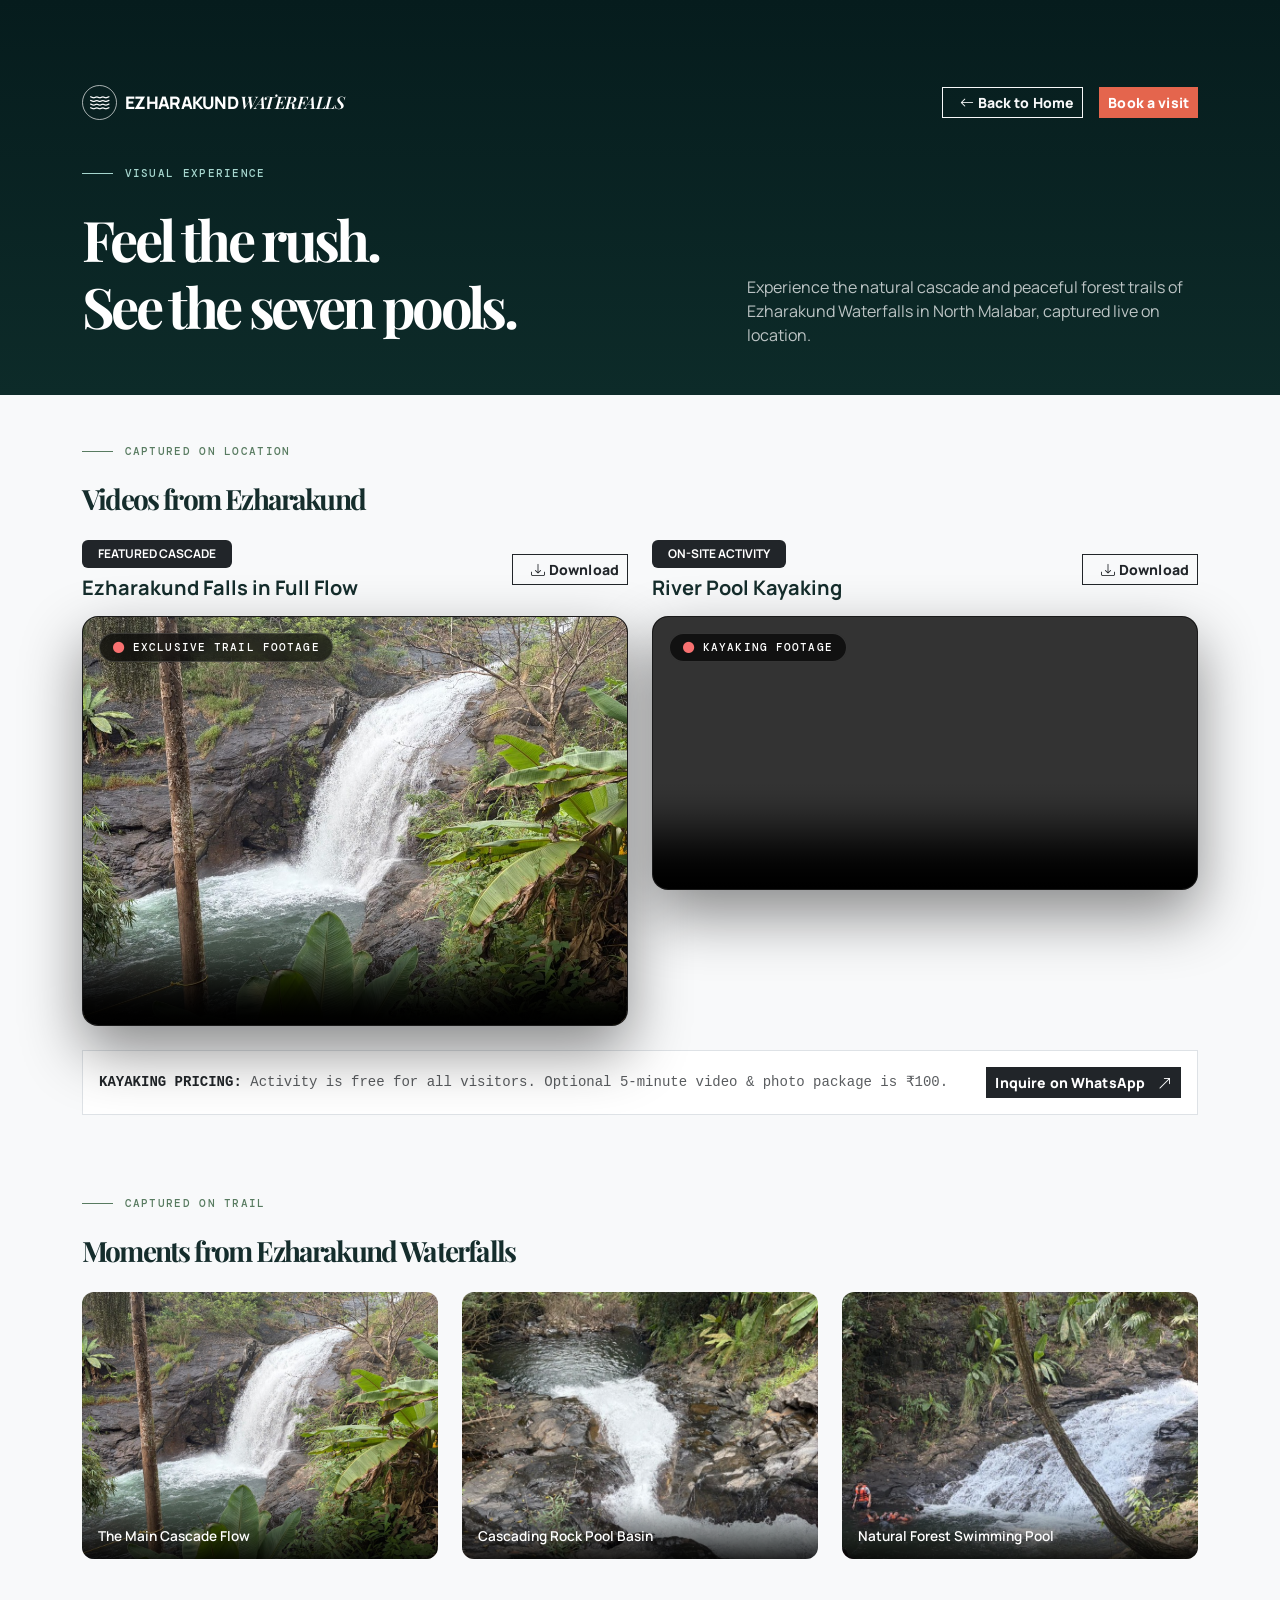
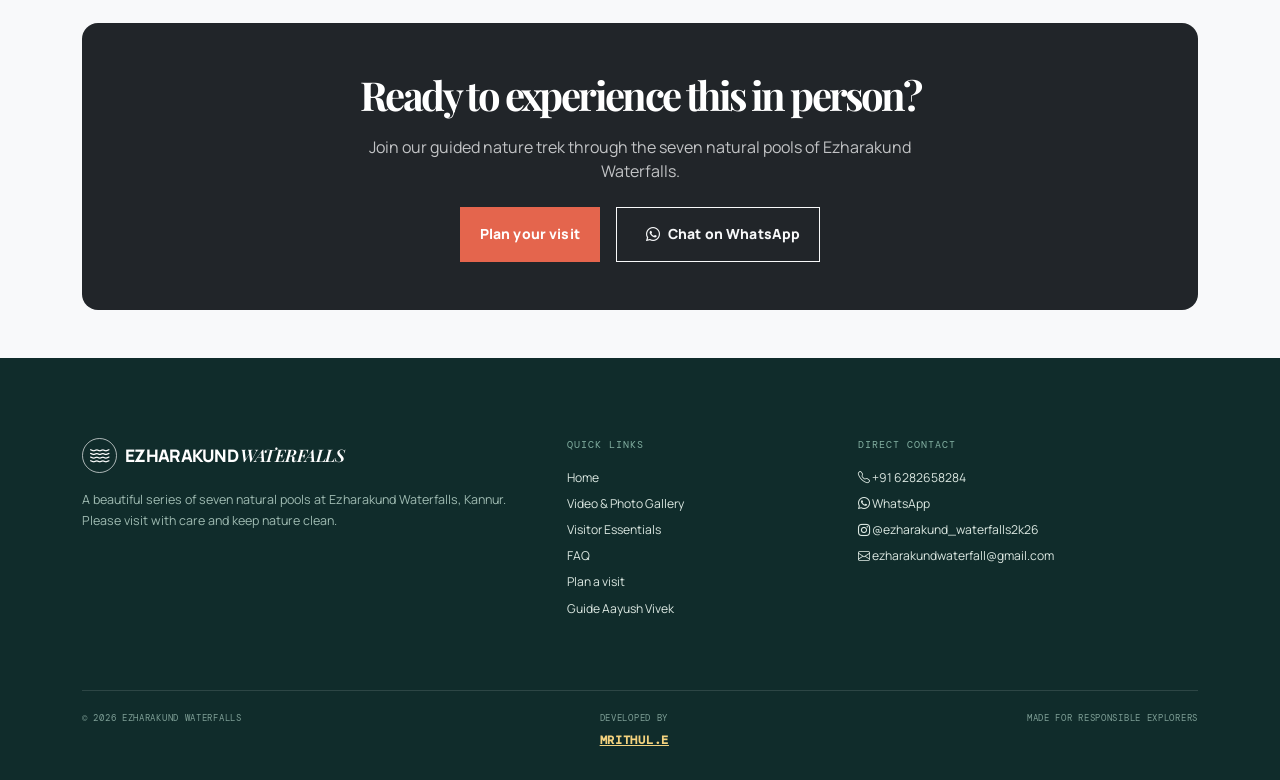
==== commit b9cdf85d: "Add 'Developed by Mrithul.E' attribution link to footer" ====
--- a/gallery/index.html
+++ b/gallery/index.html
@@ -317,8 +317,8 @@
         </div>
         <div class="footer-bottom">
           <span>© 2026 EZHARAKUND WATERFALLS</span>
+          <span>DEVELOPED BY <a href="https://mrithul.in" target="_blank" rel="noopener" class="dev-link">MRITHUL.E</a></span>
           <span>MADE FOR RESPONSIBLE EXPLORERS</span>
-          <span>PRIVACY / TERMS</span>
         </div>
       </div>
     </footer>
--- a/assets/css/style.css
+++ b/assets/css/style.css
@@ -71,8 +71,11 @@
   .visit-section { height:auto; min-height:480px; padding:4rem 0; }
   .guide-card img { height:320px; }
   .footer { padding:3.5rem 0 1.5rem; }
-  .footer-bottom span:last-child { display:none; }
+  .footer-bottom { flex-wrap:wrap; gap:.75rem; }
 }
+
+.dev-link { color:#f4d37f!important; text-decoration:underline!important; font-weight:700; transition:color .2s; }
+.dev-link:hover { color:#fff!important; }
 
 /* Booking Closed State */
 .booking-closed-wrap { position: relative; }
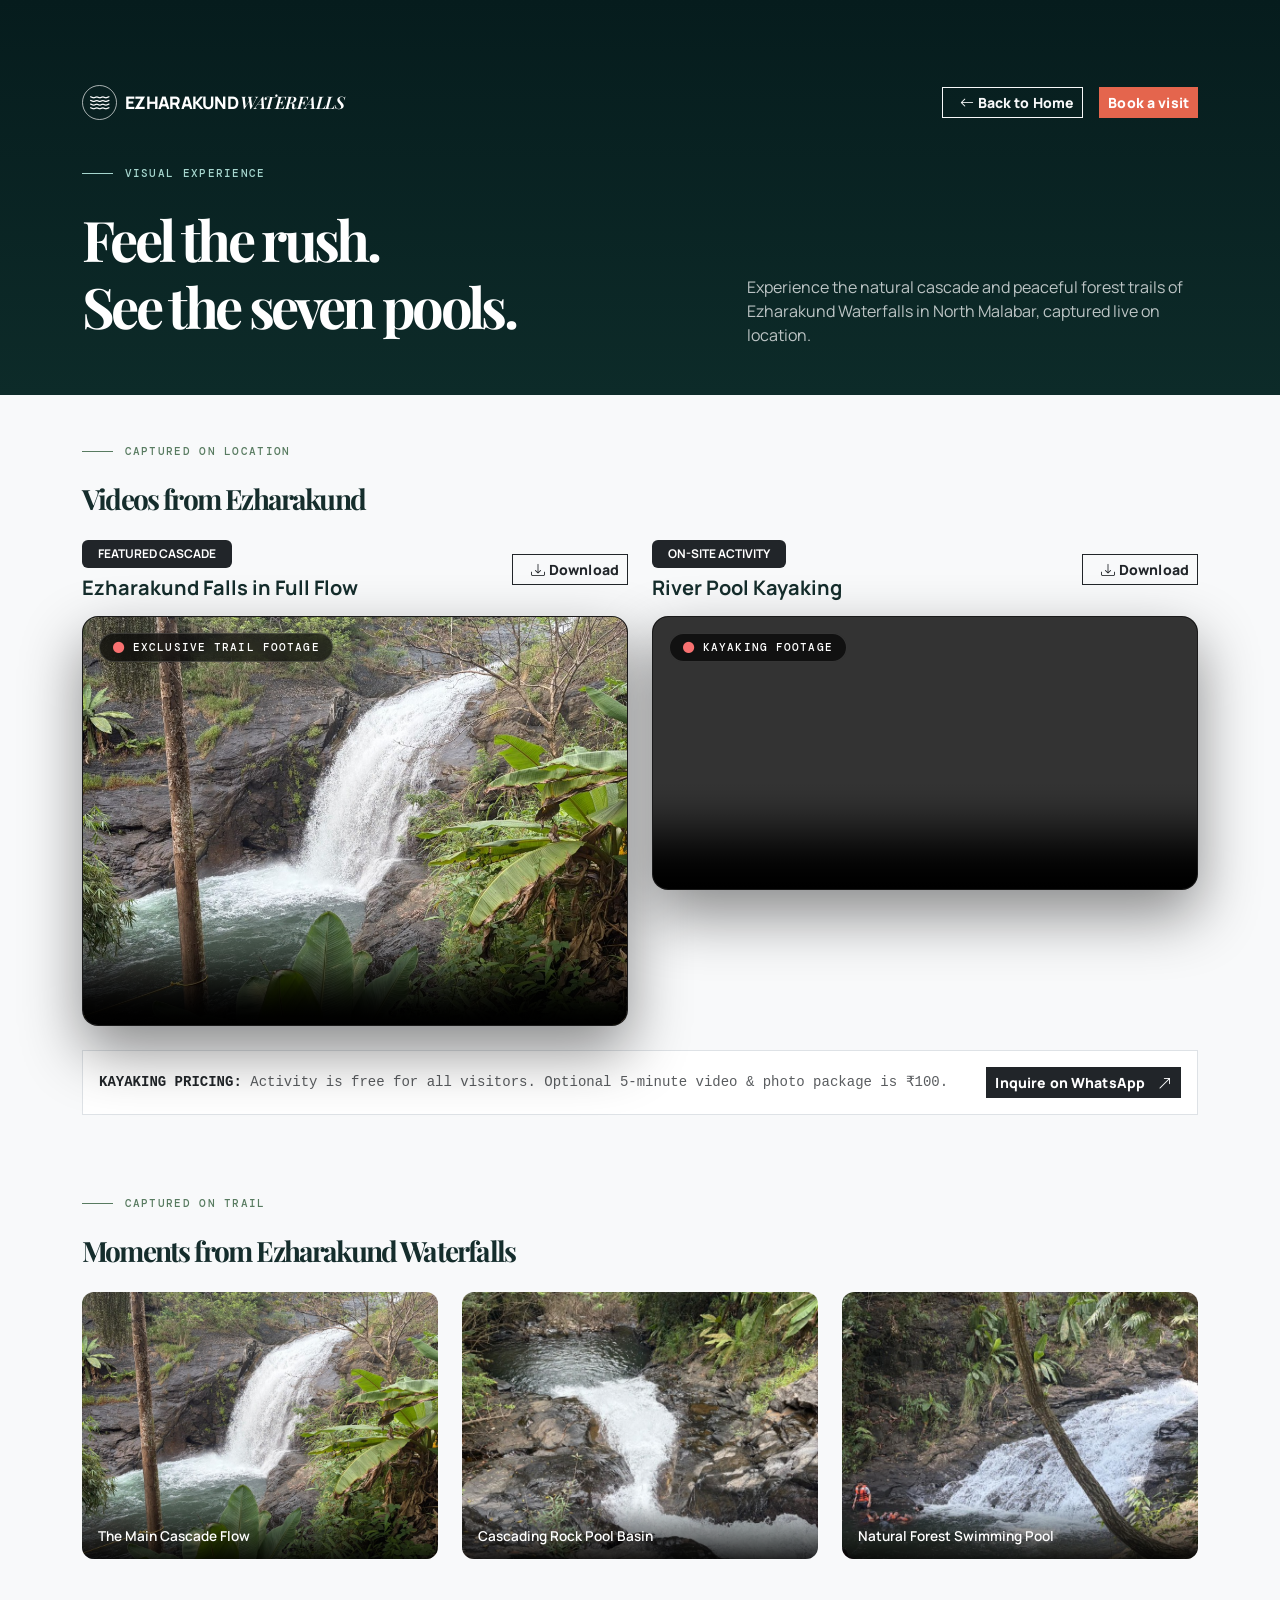
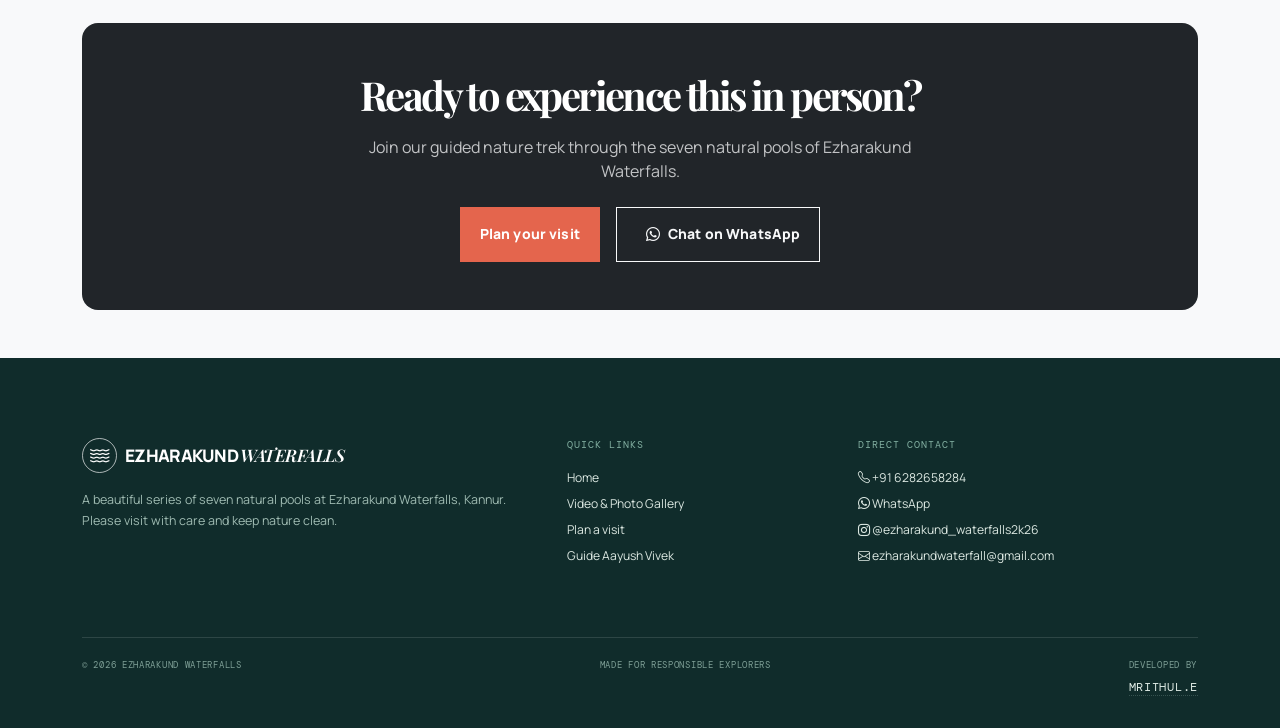
==== commit ef6918ae: "Refactor UI: remove generic accordion/card slop and refine footer credit to subtle monospace token s" ====
--- a/gallery/index.html
+++ b/gallery/index.html
@@ -302,8 +302,6 @@
             <h4>Quick Links</h4>
             <a href="../">Home</a>
             <a href="./">Video & Photo Gallery</a>
-            <a href="../#essentials">Visitor Essentials</a>
-            <a href="../#faq">FAQ</a>
             <a href="../#book">Plan a visit</a>
             <a href="../#guides">Guide Aayush Vivek</a>
           </div>
@@ -317,8 +315,8 @@
         </div>
         <div class="footer-bottom">
           <span>© 2026 EZHARAKUND WATERFALLS</span>
-          <span>DEVELOPED BY <a href="https://mrithul.in" target="_blank" rel="noopener" class="dev-link">MRITHUL.E</a></span>
           <span>MADE FOR RESPONSIBLE EXPLORERS</span>
+          <span>DEVELOPED BY <a href="https://mrithul.in" target="_blank" rel="noopener">MRITHUL.E</a></span>
         </div>
       </div>
     </footer>
--- a/assets/css/style.css
+++ b/assets/css/style.css
@@ -74,8 +74,8 @@
   .footer-bottom { flex-wrap:wrap; gap:.75rem; }
 }
 
-.dev-link { color:#f4d37f!important; text-decoration:underline!important; font-weight:700; transition:color .2s; }
-.dev-link:hover { color:#fff!important; }
+.footer-bottom a { color:inherit; text-decoration:none; border-bottom:1px dotted rgba(126,159,150,.35); transition:color .2s, border-color .2s; }
+.footer-bottom a:hover { color:#dce8e2; border-bottom-color:#dce8e2; }
 
 /* Booking Closed State */
 .booking-closed-wrap { position: relative; }
@@ -104,19 +104,3 @@
   .editorial-media-frame figcaption { font-size: .5rem; padding: .55rem .4rem; }
 }
 
-/* Visitor Essentials & Facts Grid */
-.essentials-grid { display: grid; grid-template-columns: repeat(auto-fit, minmax(220px, 1fr)); gap: 1.25rem; }
-.essential-item { background: #fff; padding: 1.5rem; border: 1px solid var(--line); border-left: 4px solid var(--moss); }
-.essential-item i { font-size: 1.4rem; color: var(--coral); margin-bottom: .6rem; display: block; }
-.essential-item h4 { font: 700 .75rem "DM Mono", monospace; letter-spacing: .08em; text-transform: uppercase; margin-bottom: .4rem; color: #4b615c; }
-.essential-item p { margin: 0; font-size: .95rem; font-weight: 700; color: var(--ink); line-height: 1.4; }
-.essential-item small { display: block; font-size: .75rem; color: #697d77; margin-top: .3rem; font-weight: 500; }
-
-/* FAQ Accordion */
-.faq-section { background: #fdfbf7; }
-.faq-accordion .accordion-item { border: 1px solid var(--line); background: #fff; margin-bottom: 1rem; border-radius: 0 !important; }
-.faq-accordion .accordion-button { font-family: "Manrope", sans-serif; font-size: 1.02rem; font-weight: 700; color: var(--ink); background: #fff; padding: 1.25rem 1.5rem; border-radius: 0 !important; box-shadow: none; }
-.faq-accordion .accordion-button:not(.collapsed) { background: #f6f3eb; color: var(--coral); }
-.faq-accordion .accordion-button::after { filter: grayscale(1); }
-.faq-accordion .accordion-body { font-size: .92rem; line-height: 1.7; color: #4f615b; padding: 1rem 1.5rem 1.4rem; border-top: 1px solid var(--line); }
-
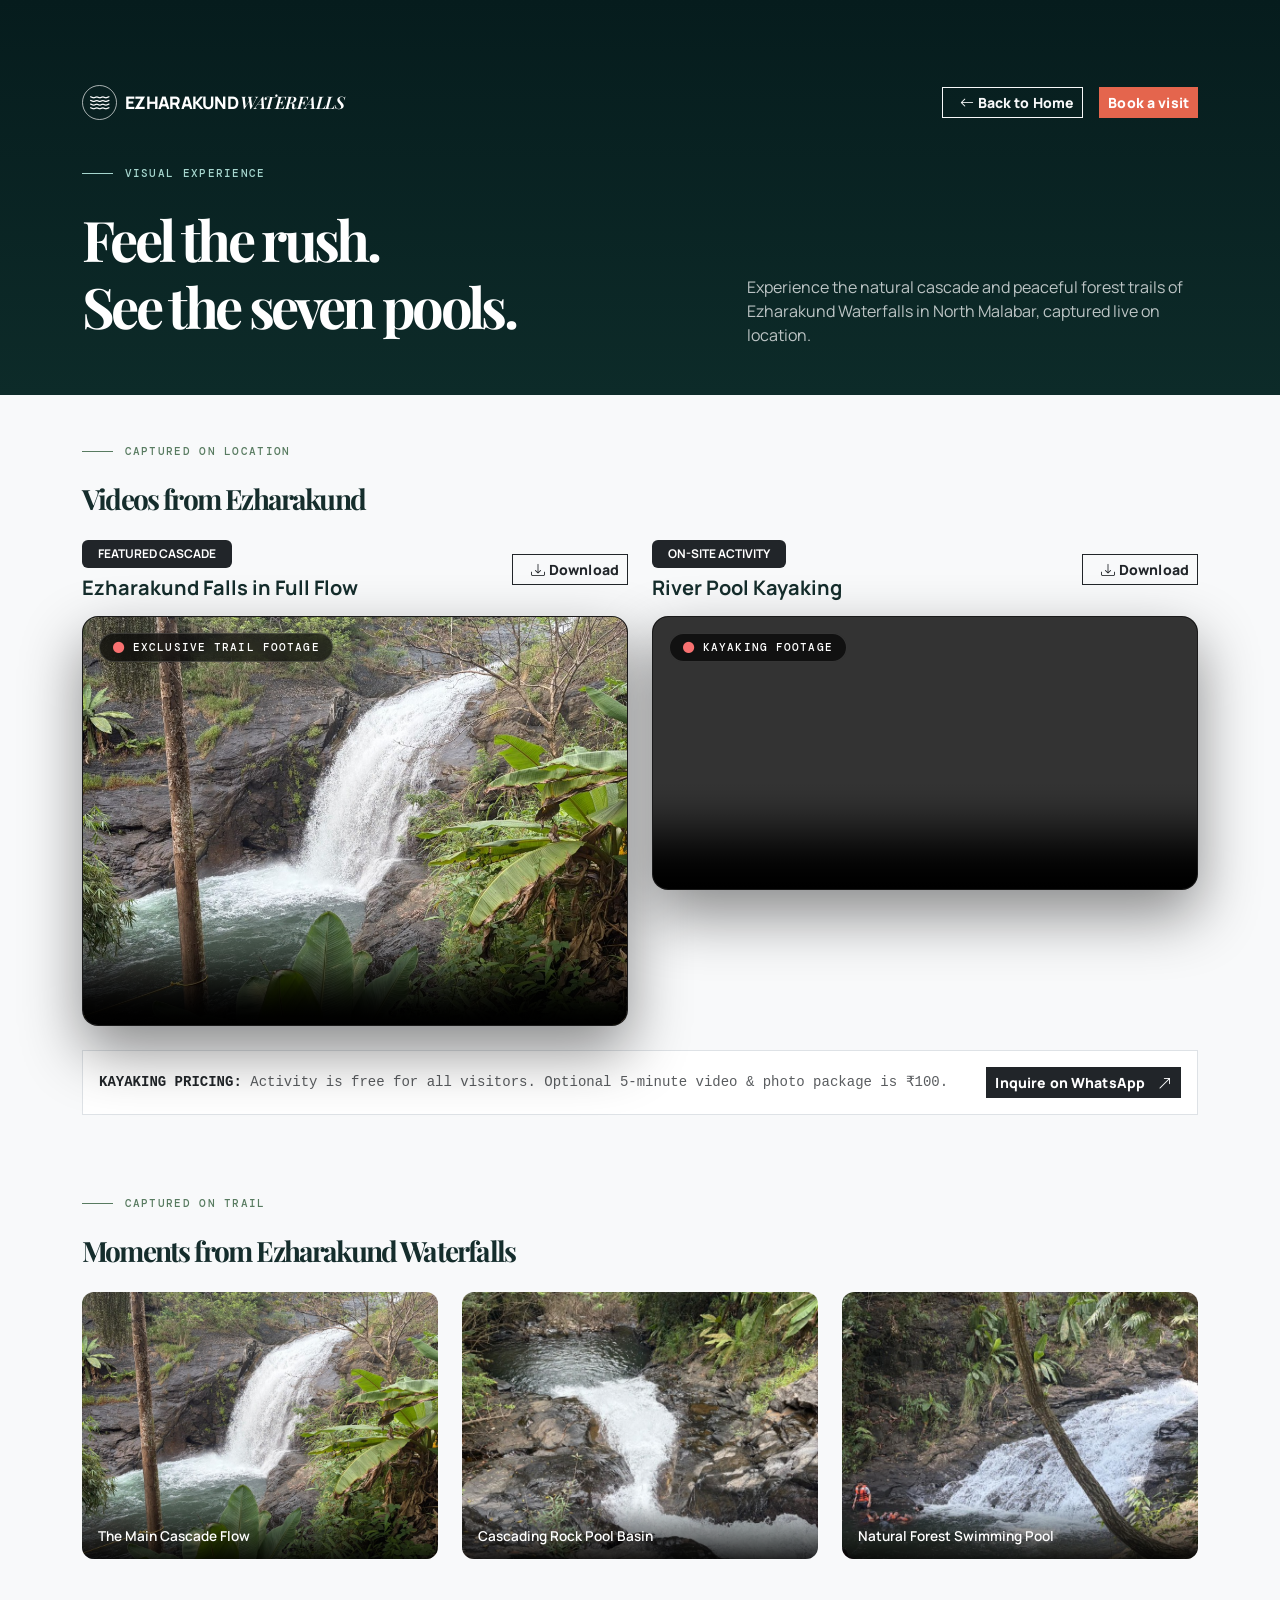
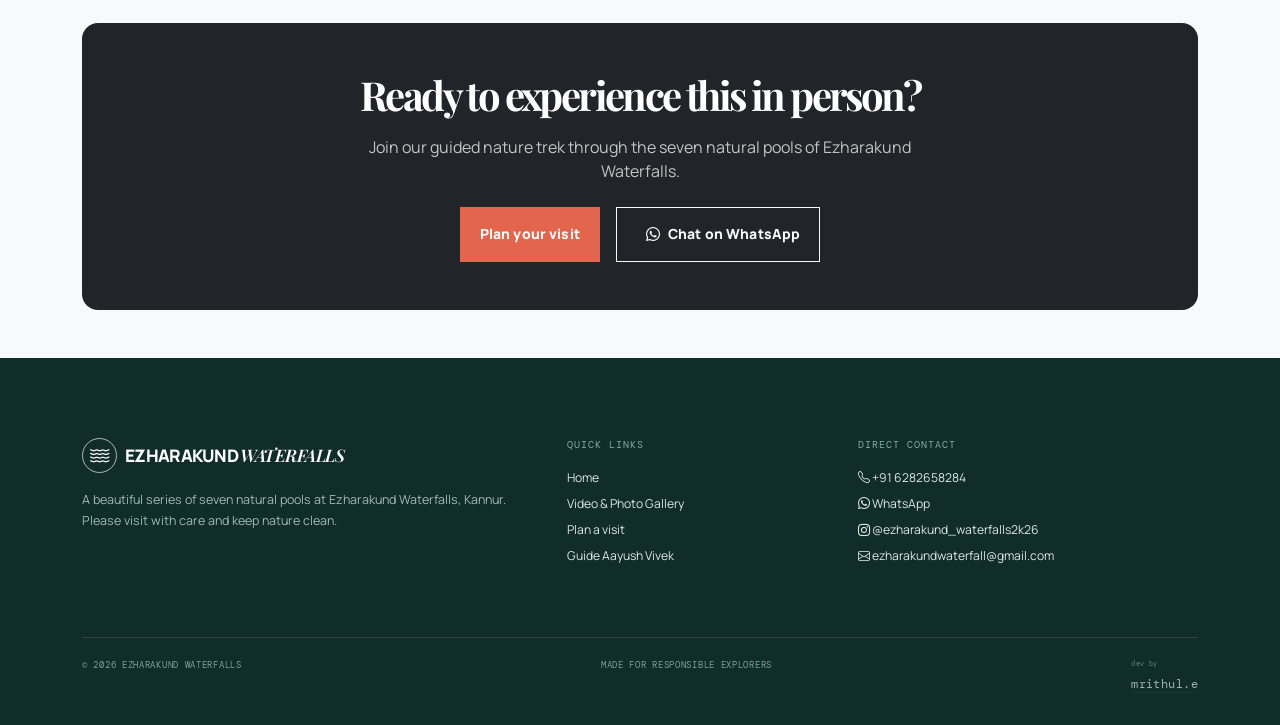
==== commit 51d6ffa1: "Refine developer attribution to discreet micro-print (0.44rem)" ====
--- a/gallery/index.html
+++ b/gallery/index.html
@@ -316,7 +316,7 @@
         <div class="footer-bottom">
           <span>© 2026 EZHARAKUND WATERFALLS</span>
           <span>MADE FOR RESPONSIBLE EXPLORERS</span>
-          <span>DEVELOPED BY <a href="https://mrithul.in" target="_blank" rel="noopener">MRITHUL.E</a></span>
+          <span class="dev-credit">dev by <a href="https://mrithul.in" target="_blank" rel="noopener">mrithul.e</a></span>
         </div>
       </div>
     </footer>
--- a/assets/css/style.css
+++ b/assets/css/style.css
@@ -76,6 +76,9 @@
 
 .footer-bottom a { color:inherit; text-decoration:none; border-bottom:1px dotted rgba(126,159,150,.35); transition:color .2s, border-color .2s; }
 .footer-bottom a:hover { color:#dce8e2; border-bottom-color:#dce8e2; }
+.dev-credit { font-size:.44rem; letter-spacing:.06em; opacity:.7; text-transform:none; }
+.dev-credit a { border-bottom:1px dotted rgba(126,159,150,.25); }
+.dev-credit a:hover { opacity:1; }
 
 /* Booking Closed State */
 .booking-closed-wrap { position: relative; }
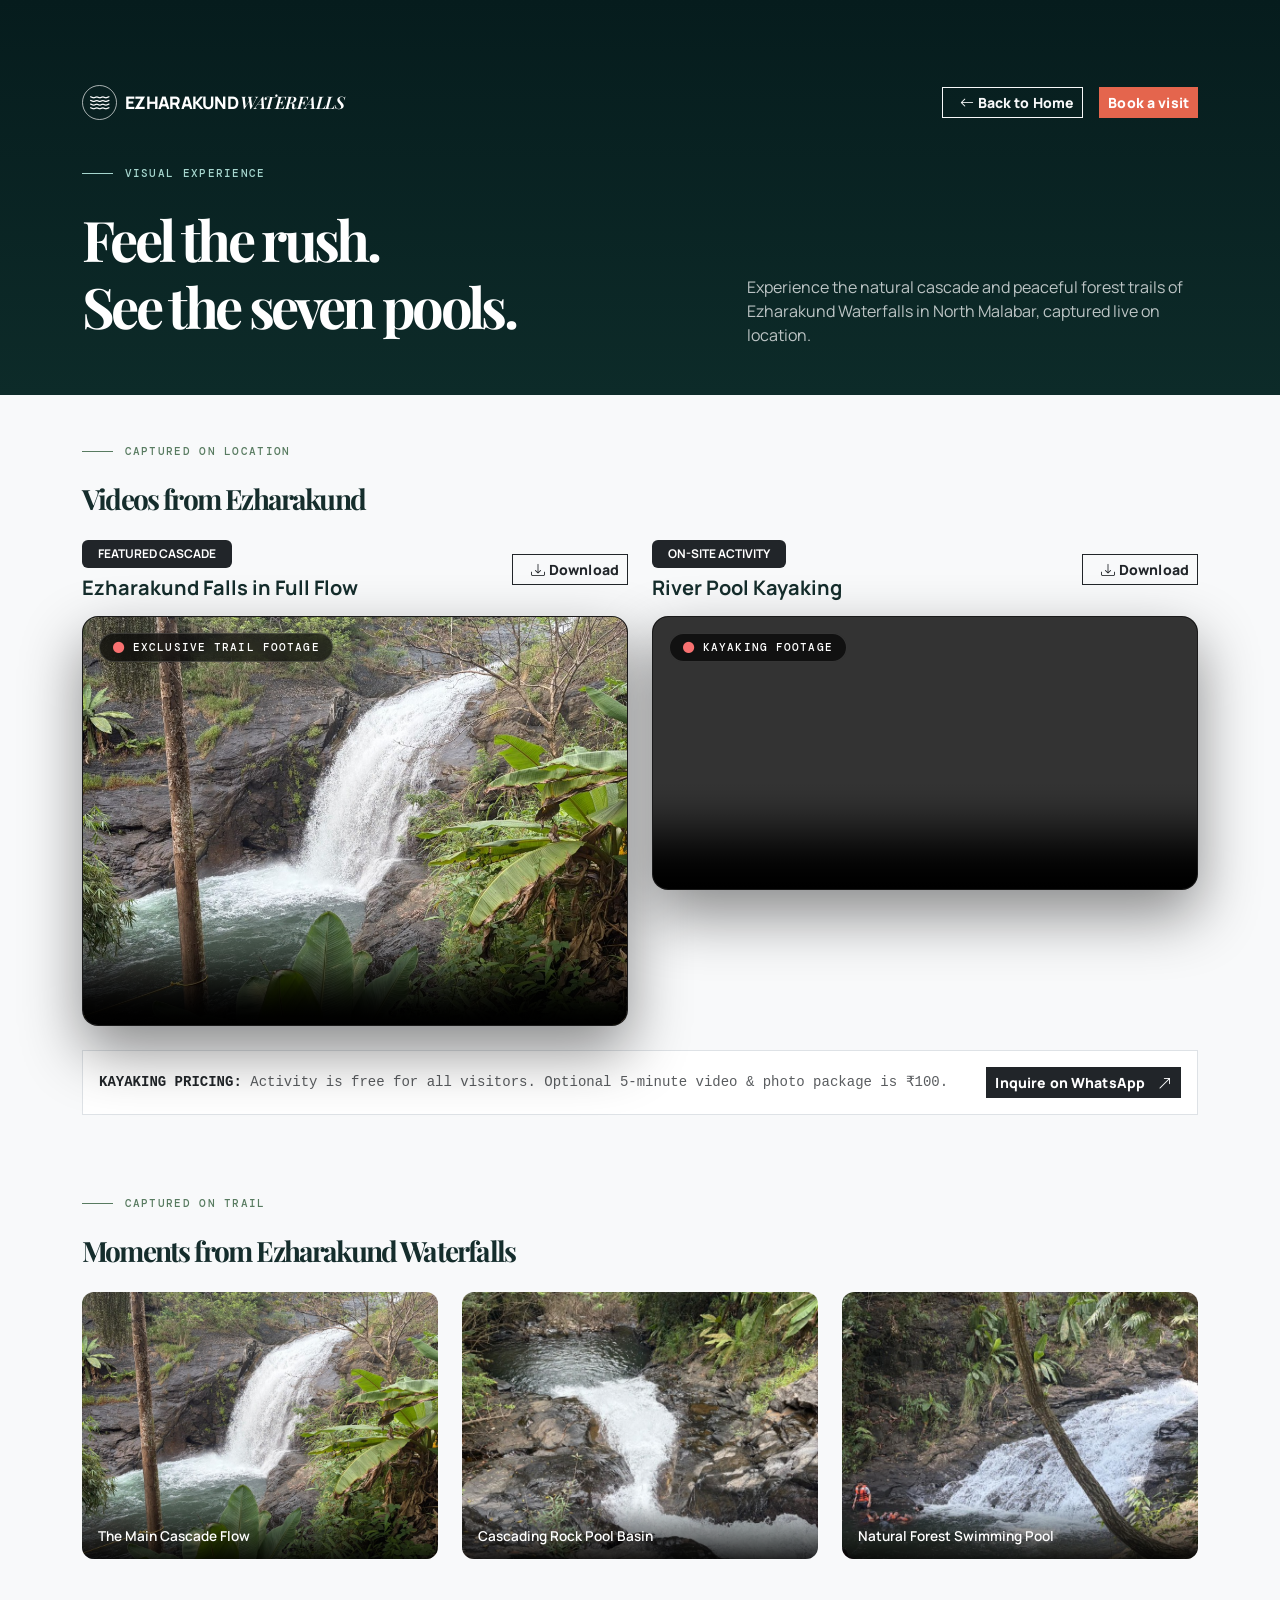
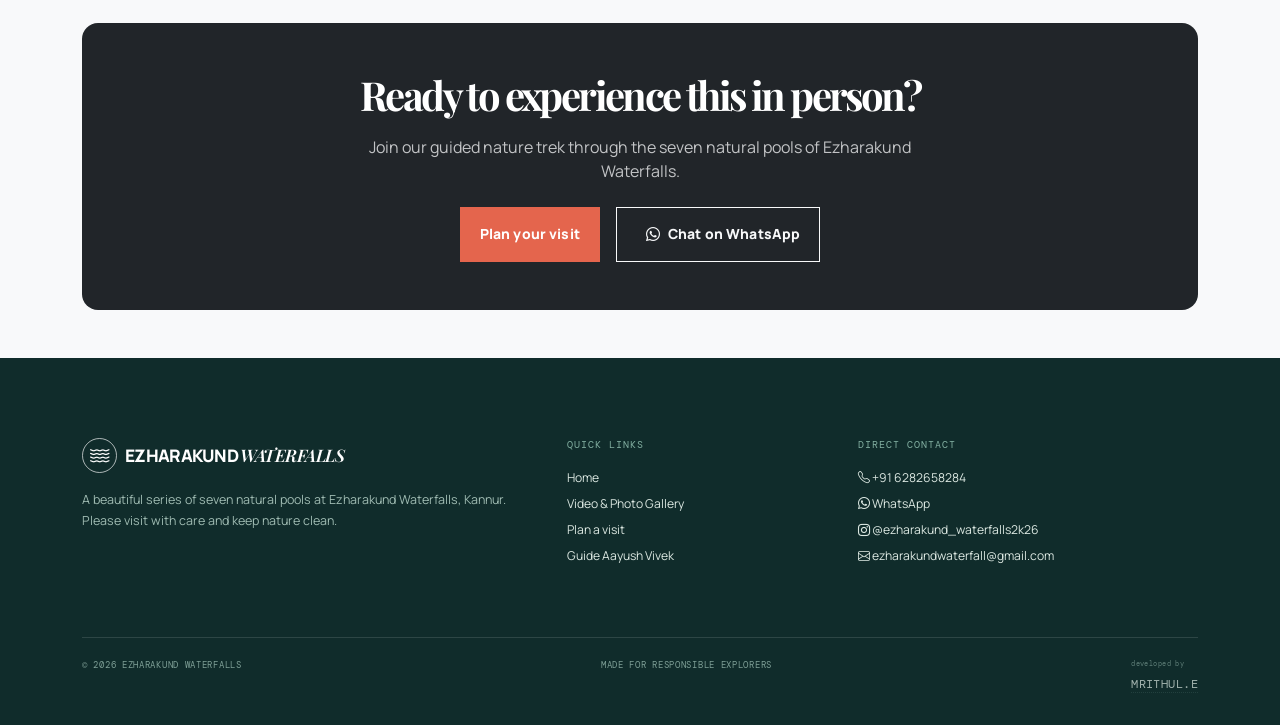
==== commit fa7c518e: "Update footer attribution to 'developed by MRITHUL.E' while preserving micro-print size" ====
--- a/gallery/index.html
+++ b/gallery/index.html
@@ -316,7 +316,7 @@
         <div class="footer-bottom">
           <span>© 2026 EZHARAKUND WATERFALLS</span>
           <span>MADE FOR RESPONSIBLE EXPLORERS</span>
-          <span class="dev-credit">dev by <a href="https://mrithul.in" target="_blank" rel="noopener">mrithul.e</a></span>
+          <span class="dev-credit">developed by <a href="https://mrithul.in" target="_blank" rel="noopener">MRITHUL.E</a></span>
         </div>
       </div>
     </footer>
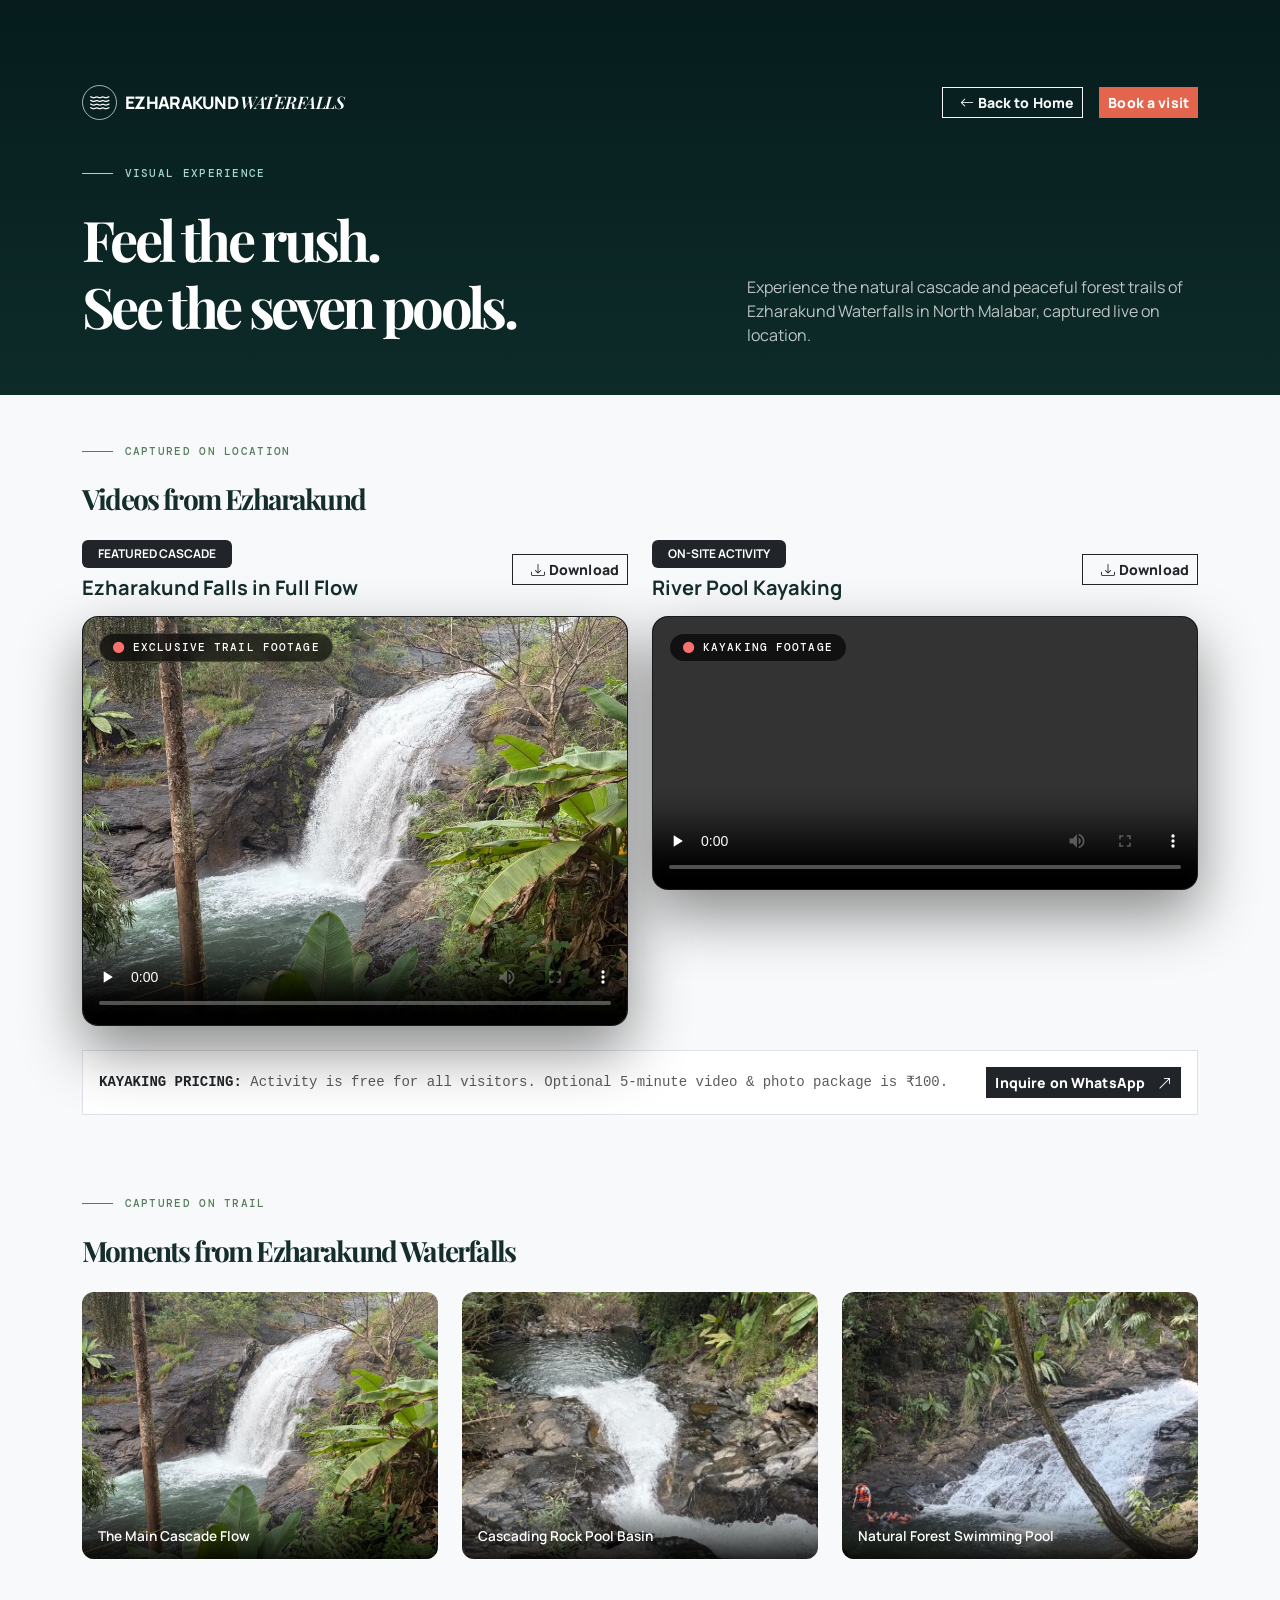
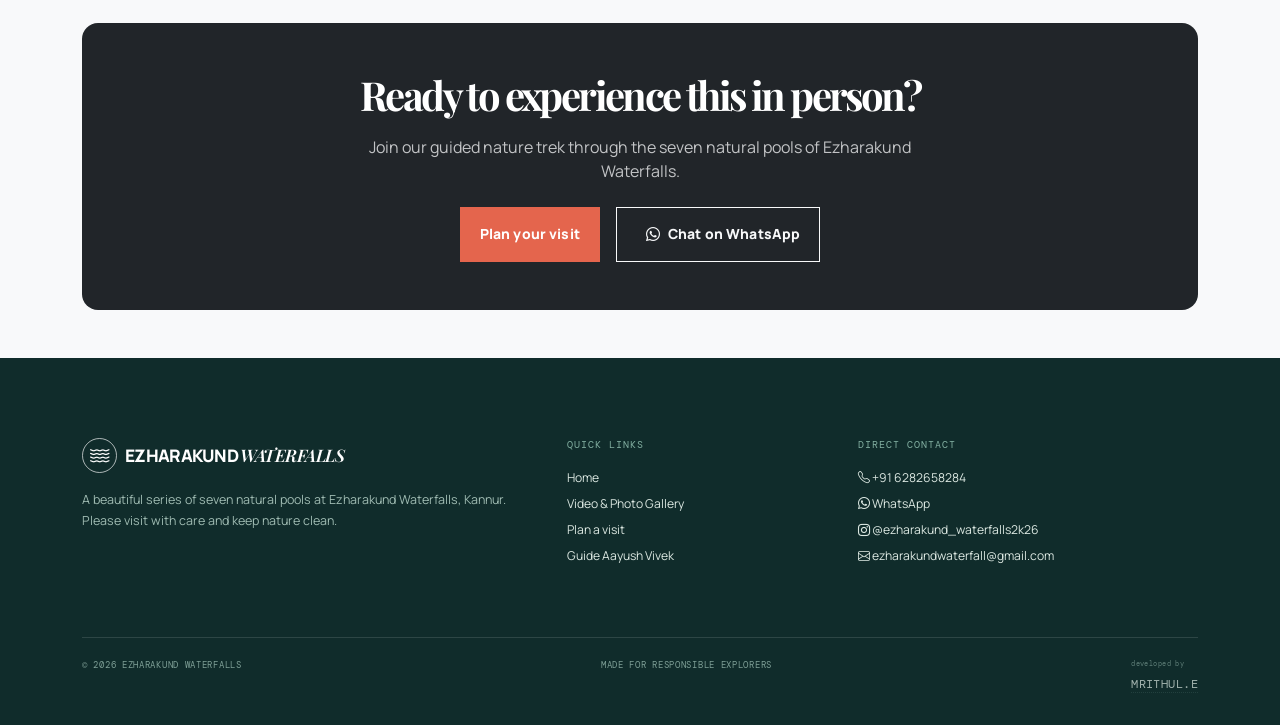
==== commit ca78e97f: "Performance overhaul: WebP conversion (-1.7MB payload), LCP image preloading, deferred scripts, and " ====
--- a/gallery/index.html
+++ b/gallery/index.html
@@ -88,7 +88,8 @@
     </script>
     <link href="https://fonts.googleapis.com/css2?family=DM+Mono:wght@400;500&family=Manrope:wght@400;500;600;700;800&family=Playfair+Display:ital,wght@0,600;0,700;1,600&display=swap" rel="stylesheet">
     <link href="https://cdn.jsdelivr.net/npm/bootstrap@5.3.3/dist/css/bootstrap.min.css" rel="stylesheet">
-    <link href="https://cdn.jsdelivr.net/npm/bootstrap-icons@1.11.3/font/bootstrap-icons.min.css" rel="stylesheet">
+    <link href="https://cdn.jsdelivr.net/npm/bootstrap-icons@1.11.3/font/bootstrap-icons.min.css" rel="stylesheet" media="print" onload="this.media='all'">
+    <noscript><link href="https://cdn.jsdelivr.net/npm/bootstrap-icons@1.11.3/font/bootstrap-icons.min.css" rel="stylesheet"></noscript>
     <link href="../assets/css/style.css" rel="stylesheet">
     <style>
       .gallery-hero {
@@ -208,7 +209,7 @@
                 <div class="video-badge">
                   <i class="bi bi-circle-fill"></i> EXCLUSIVE TRAIL FOOTAGE
                 </div>
-                <video class="video-player" controls preload="metadata" poster="../assets/images/ezharakund-hero.jpg">
+                <video class="video-player" controls preload="none" poster="../assets/images/ezharakund-hero.webp">
                   <source src="../assets/videos/ezharakund-falls.mp4" type="video/mp4">
                   Your browser does not support the video tag.
                 </video>
@@ -230,7 +231,7 @@
                 <div class="video-badge">
                   <i class="bi bi-circle-fill"></i> KAYAKING FOOTAGE
                 </div>
-                <video class="video-player" controls preload="metadata">
+                <video class="video-player" controls preload="none">
                   <source src="../assets/videos/kayaking.mp4" type="video/mp4">
                   Your browser does not support the video tag.
                 </video>
@@ -255,19 +256,19 @@
           <div class="row g-4">
             <div class="col-md-4">
               <figure class="photo-card">
-                <img src="../assets/images/ezharakund-hero.jpg" alt="Main cascade flow framed by tropical greenery at Ezharakund Waterfalls, Kannur, Kerala" loading="lazy" width="1024" height="768">
+                <img src="../assets/images/ezharakund-hero.webp" alt="Main cascade flow framed by tropical greenery at Ezharakund Waterfalls, Kannur, Kerala" loading="lazy" width="1024" height="768">
                 <figcaption>The Main Cascade Flow</figcaption>
               </figure>
             </div>
             <div class="col-md-4">
               <figure class="photo-card">
-                <img src="../assets/images/gallery-rock-basin.jpg" alt="Waterfall rushing down into the rocky pool basin at Ezharakund Waterfalls, Kannur" loading="lazy" width="768" height="1024">
+                <img src="../assets/images/gallery-rock-basin.webp" alt="Waterfall rushing down into the rocky pool basin at Ezharakund Waterfalls, Kannur" loading="lazy" width="768" height="1024">
                 <figcaption>Cascading Rock Pool Basin</figcaption>
               </figure>
             </div>
             <div class="col-md-4">
               <figure class="photo-card">
-                <img src="../assets/images/gallery-natural-pool.jpg" alt="Visitors swimming safely in the natural forest pool with life jackets at Ezharakund Waterfalls, Kannur" loading="lazy" width="768" height="1024">
+                <img src="../assets/images/gallery-natural-pool.webp" alt="Visitors swimming safely in the natural forest pool with life jackets at Ezharakund Waterfalls, Kannur" loading="lazy" width="768" height="1024">
                 <figcaption>Natural Forest Swimming Pool</figcaption>
               </figure>
             </div>
--- a/assets/css/style.css
+++ b/assets/css/style.css
@@ -4,7 +4,7 @@
 body { margin:0; color:var(--ink); background:var(--paper); font-family:Manrope, sans-serif; overflow-x:hidden; }
 a { color:inherit; text-decoration:none; }
 .section-pad { padding:7.5rem 0; }
-.hero { min-height:790px; height:100vh; position:relative; color:#fff; background:linear-gradient(90deg,rgba(5,26,29,.84) 0%,rgba(8,39,39,.46) 53%,rgba(5,27,31,.2) 100%), url('../images/ezharakund-hero.jpg') center/cover; overflow:hidden; }
+.hero { min-height:790px; height:100vh; position:relative; color:#fff; background:linear-gradient(90deg,rgba(5,26,29,.84) 0%,rgba(8,39,39,.46) 53%,rgba(5,27,31,.2) 100%), url('../images/ezharakund-hero.webp') center/cover; overflow:hidden; }
 .hero:after { content:""; position:absolute; inset:auto 0 0; height:35%; background:linear-gradient(transparent,rgba(4,22,24,.72)); pointer-events:none; }
 .kasavu-line { position:absolute; z-index:4; left:0; right:0; bottom:0; height:10px; background:repeating-linear-gradient(90deg,#d8ab48 0 28px,#f7edd5 28px 38px,#c88a24 38px 42px,#f7edd5 42px 52px); }
 .navbar { position:relative; z-index:1030; } .hero-content, .hero-bottom { position:relative; z-index:2; }
